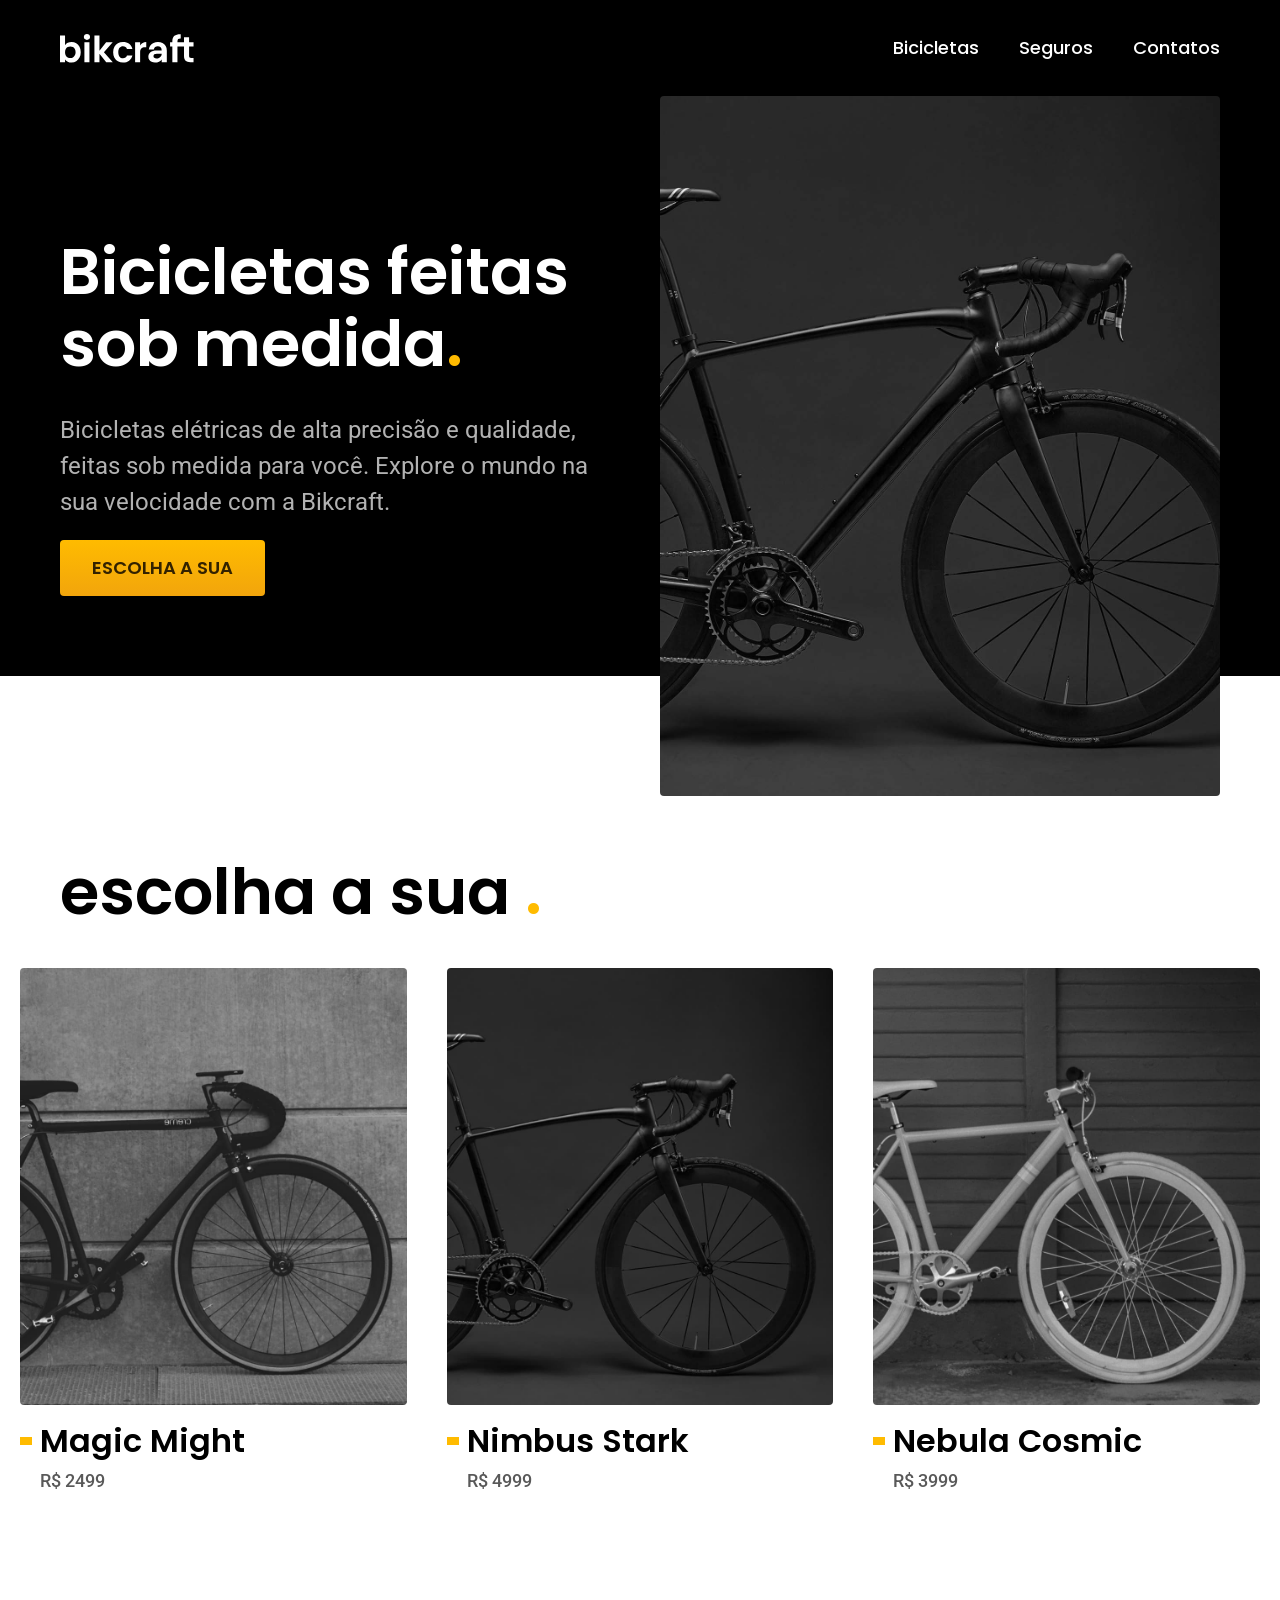
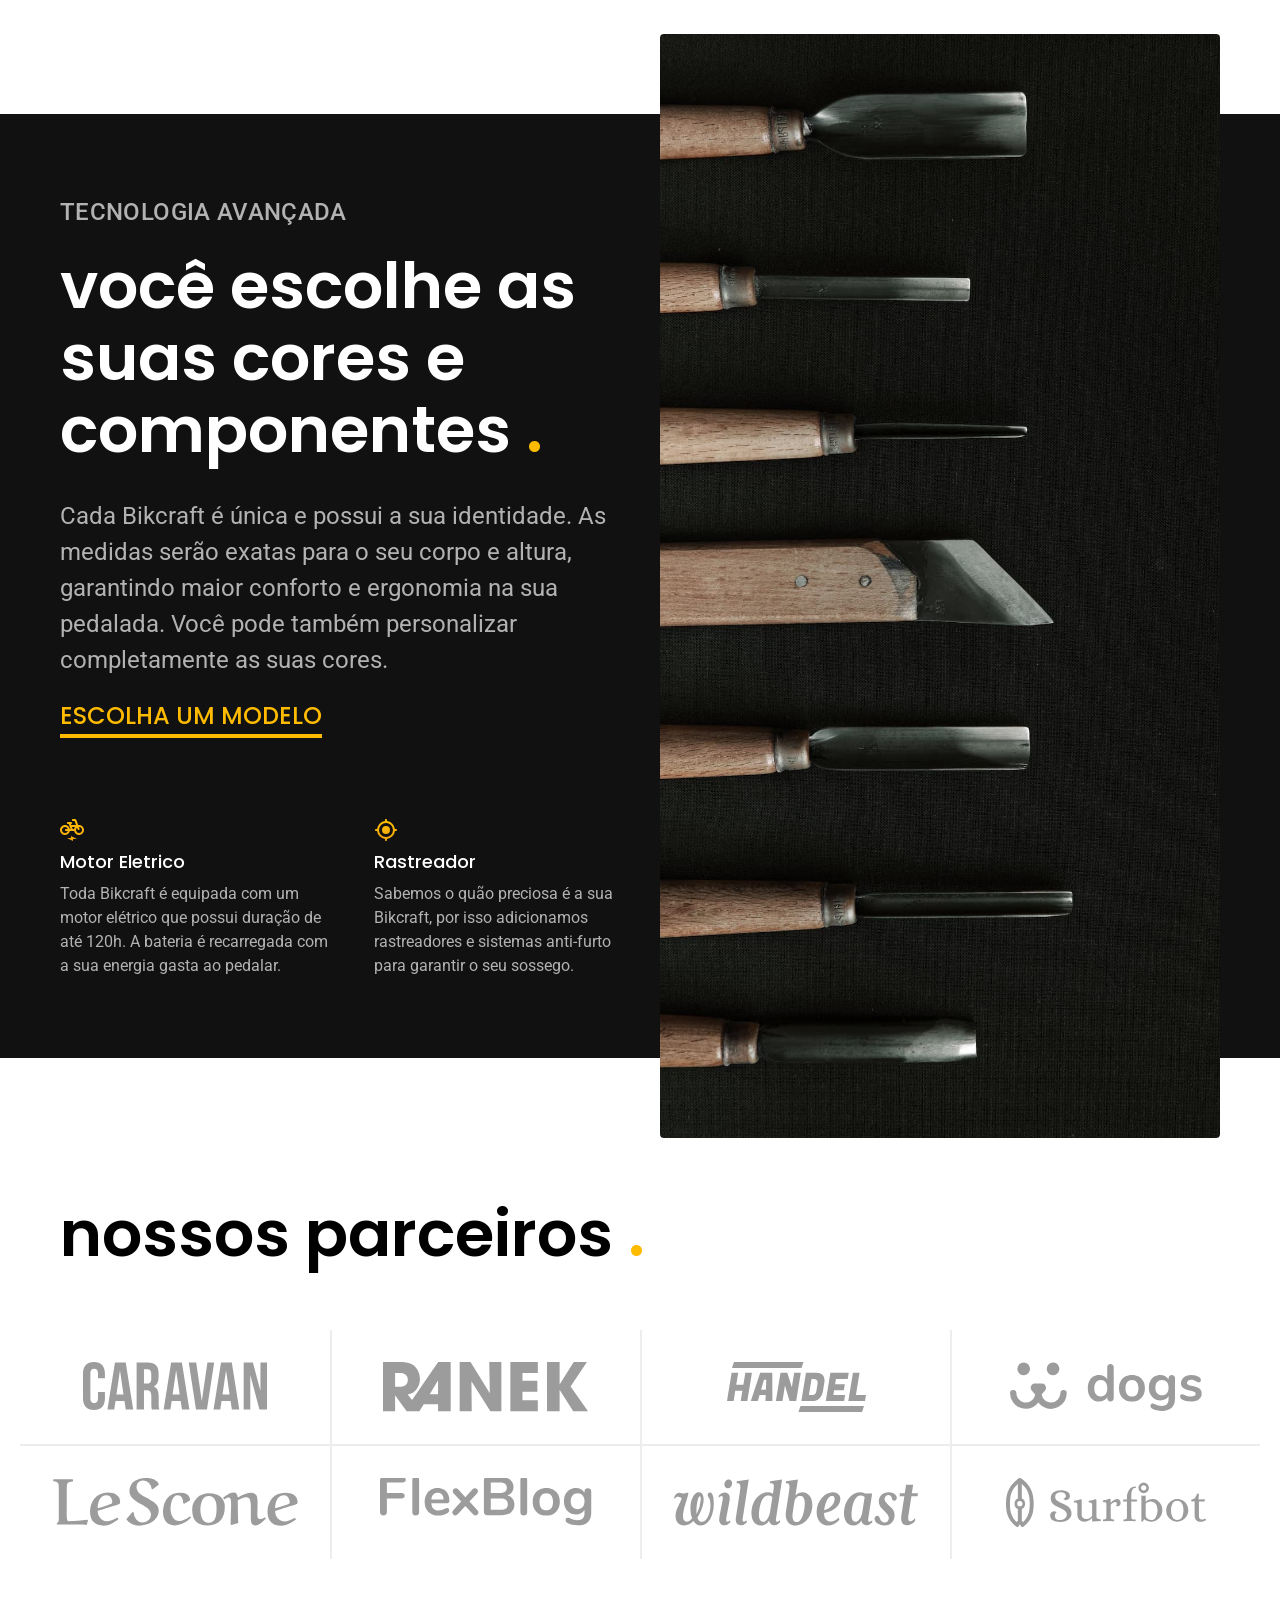
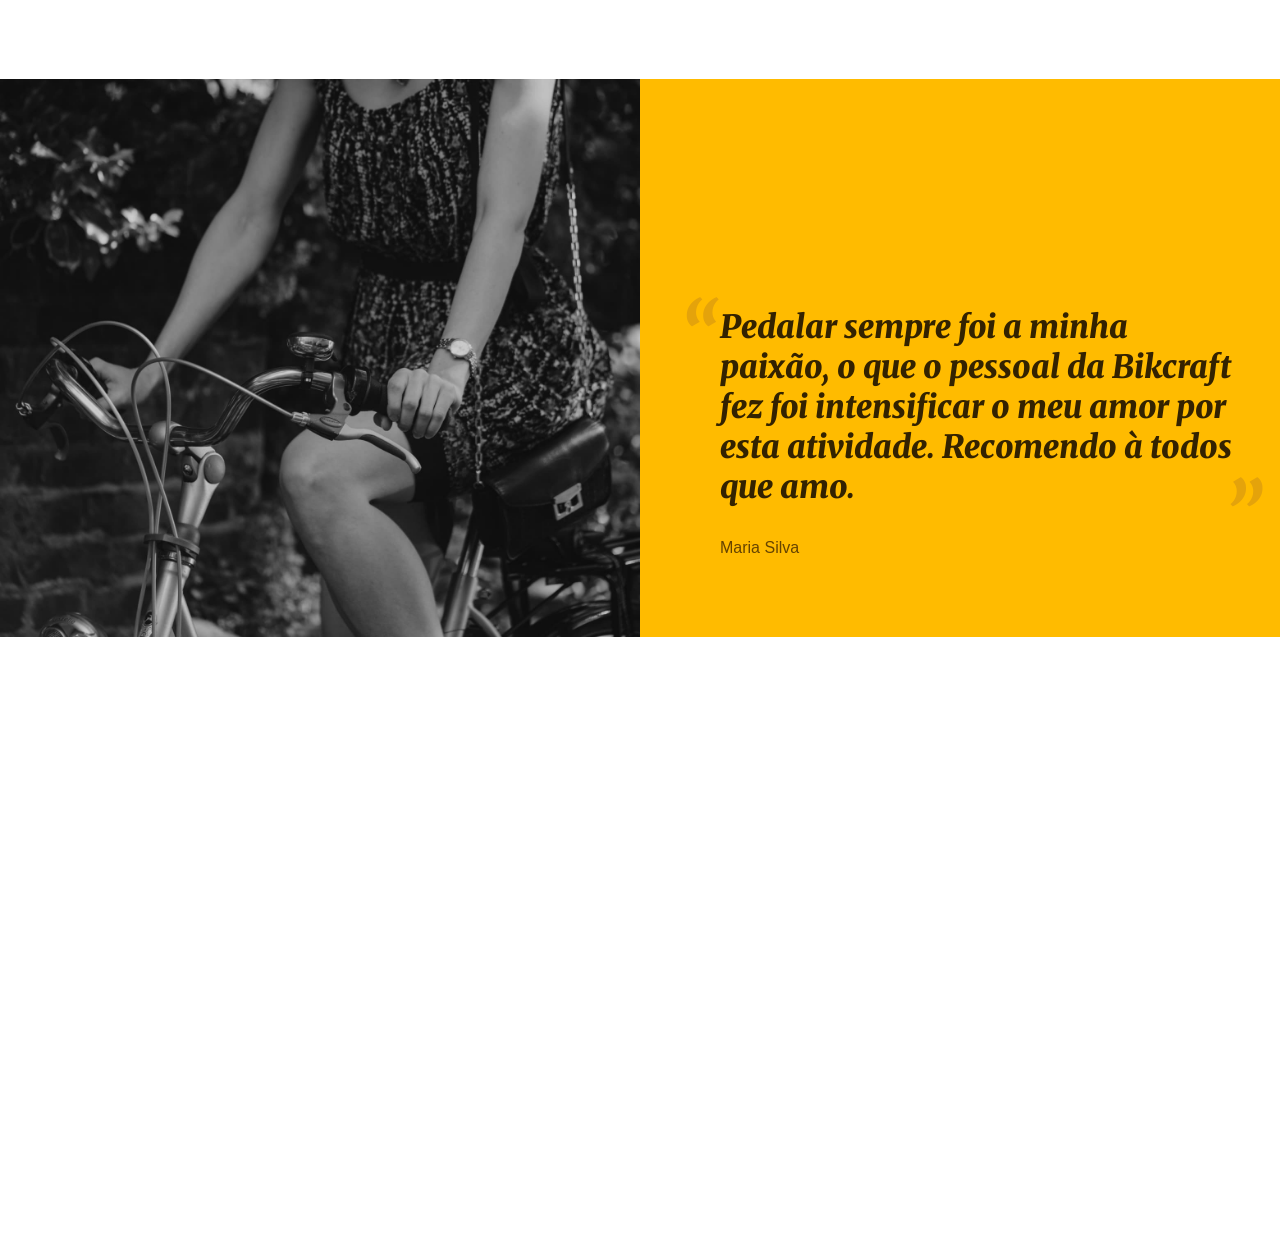
==== index.html @ f880b133 "adiciona-componentes" ====
<!DOCTYPE html>
<html lang="pt-BR">
<head>
    <meta charset="UTF-8">
    <meta name="viewport" content="width=device-width, initial-scale=1.0">
    <meta name="description" content="Bicicletas elétricas de alta precisão e qualidade,  feitas sob medida para o cliente. Explore o mundo na sua velocidade com a Bikcraft.">
    <title>BikCraft - Bicicletas Elétricas</title>
    <link rel="stylesheet" href="./css/style.css">
    <link rel="preconnect" href="https://fonts.googleapis.com">
    <link rel="preconnect" href="https://fonts.gstatic.com" crossorigin>
    <link href="https://fonts.googleapis.com/css2?family=Poppins:wght@400;600&family=Roboto:ital,wght@0,400..500;1,400..500&family=Merriweather:ital,opsz,wght@1,18..144,900&display=swap" rel="stylesheet">
</head>
<body>
    <header class="header-bg">
        <div class="header container">
            <a href="./"><img src="./img/bikcraft.svg" alt="BikCraft"></a>
            <nav aria-label="primaria">
                <ul class="header-menu font-1-m cor-0">
                    <li><a href="./biciletas.html">Bicicletas</a></li>
                    <li><a href="./seguros.html">Seguros</a></li>
                    <li><a href="./contatos.html">Contatos</a></li>  
                </ul>   
            </nav>
        </div>
    </header>
    <main class="introducao-bg">
        <div class="introducao container">
            <div class="introducao-conteudo">
                <h1 class="font-1-xxl cor-0">Bicicletas feitas sob medida<span class="cor-p1">.</span></h1>
                <p class="font-2-l cor-5">Bicicletas elétricas de alta precisão e qualidade, feitas sob medida para você. Explore o mundo na sua velocidade com a Bikcraft.</p>
                <a class="btn" href="./biciletas.html">Escolha a sua</a>
            </div>
            <div class="introducao-img">
                <img src="./img/fotos/introducao.jpg" alt="Bicleta elátrica preta.">
            </div>
        </div>
    </main>
    <article class="bicicletas-lista">
        <h2 class="container font-1-xxl">escolha a sua <span class="cor-p1">.</span></h2>
        <ul>
            <li>
                <a href="./bicicletas/magic.html">
                    <img src="./img/bicicletas/magic-home.jpg" alt="Bicleta elátrica preta.">
                    <h3 class="font-1-xl">Magic Might</h3>
                    <span class="font-2-m cor-8">R$ 2499</span>
                </a>
            </li>
            <li>
                <a href="./bicicletas/nimbus.html">
                    <img src="./img/bicicletas/nimbus-home.jpg" alt="Bicleta elátrica pricipal.">
                    <h3 class="font-1-xl">Nimbus Stark</h3>
                    <span class="font-2-m cor-8">R$ 4999</span>
                </a>
            </li>
            <li>
                <a href="./bicicletas/nebula.html">
                    <img src="./img/bicicletas/nebula-home.jpg" alt="Bicleta elátrica braca.">
                    <h3 class="font-1-xl">Nebula Cosmic</h3>
                    <span class="font-2-m cor-8">R$ 3999</span>
                </a>
            </li>
        </ul>
    </article>
    <article class=" tecnologia-bg">
        <div class="tecnologia container">
            <div class="tecnologia-conteudo">
                <span class="font-2-l-b cor-5">Tecnologia Avançada</span>
                <h2 class="font-1-xxl cor-0">você escolhe as suas cores e componentes <span class="cor-p1">.</span></h2>
                <p class="font-2-l cor-5">Cada Bikcraft é única e possui a sua identidade. As medidas serão exatas para o seu corpo e altura, garantindo maior conforto e ergonomia na sua pedalada. Você pode também personalizar completamente as suas cores.</p>
                <a class ="link" href="./biciletas.html">Escolha um modelo</a>
                <div class="tecnologia-vantagens">
                    <div>
                        <img src="./img/icones/eletrica.svg" alt="Ícone de uma bicicleta elétrica.">
                        <h3 class="font-1-m cor-0">Motor Eletrico</h3>
                        <p class="font-2-s cor-5">Toda Bikcraft é equipada com um motor elétrico que possui duração de até 120h. A bateria é recarregada com a sua energia gasta ao pedalar.</p>
                    </div>
                    <div>
                        <img src="./img/icones/rastreador.svg" alt="Ícone de rastreador.">
                        <h3 class="font-1-m cor-0">Rastreador</h3>
                        <p class="font-2-s cor-5">Sabemos o quão preciosa é a sua Bikcraft, por isso adicionamos rastreadores e sistemas anti-furto para garantir o seu sossego.</p>
                    </div>
                </div>
            </div>
            <div class="tecnologia-img">
                <img src="./img/fotos/tecnologia.jpg" alt="Bicleta elátrica preta."> 
            </div>
        </div>
    </article>
    <section class="parceiros" aria-label="Nossos Parceiros"> 
        <h2 class="container font-1-xxl">nossos parceiros <span class="cor-p1">.</span></h2>
        <ul>
            <li>
                <img src="./img/parceiros/caravan.svg" alt="Caravan">
            </li>
            <li>
                <img src="./img/parceiros/ranek.svg" alt="Ranek">
            </li>
            <li>
                <img src="./img/parceiros/handel.svg" alt="Handel">
            </li>
            <li>
                <img src="./img/parceiros/dogs.svg" alt="Dogs">
            </li>
            <li>
                <img src="./img/parceiros/lescone.svg" alt="Lesconde">
            </li>
            <li>
                <img src="./img/parceiros/flexblog.svg" alt="Flexblog">
            </li>
            <li>
                <img src="./img/parceiros/wildbeast.svg" alt="Wildbeast">
            </li>
            <li>
                <img src="./img/parceiros/surfbot.svg" alt="Surfbot">
            </li>
        </ul>
    </section>
    <section class="depoimento" aria-label="Depoimento">
        <div>
            <img src="./img/fotos/depoimento.jpg" alt="Foto de uma mulher andando de bicicleta.">
        </div>
        <div class="depoimento-conteudo">
            <blockquote class="font-1-xl cor-p5">
                <p>
                    Pedalar sempre foi a minha paixão, o que o pessoal da Bikcraft fez foi intensificar o meu amor por esta atividade. Recomendo à todos que amo.
                </p>
            </blockquote>
            <span class="font-2-m-b cor-p4">Maria Silva</span>
    </section>
</body>
</html>
---- css/style.css ----
@import "./global/global.css";
@import "./utils/tipografia.css";
@import "./utils/cores.css"; 
@import "./global/header.css";

/* Home */
@import "./home/introdução.css";
@import "./home/tecnologia.css";
@import "./home/parceiros.css";
@import "./home/depoimento.css";

/* Utilidades */
@import "./utils/componentes.css";

/* Bicicletas */
@import "./bicicletas/bicicletas-lista.css";
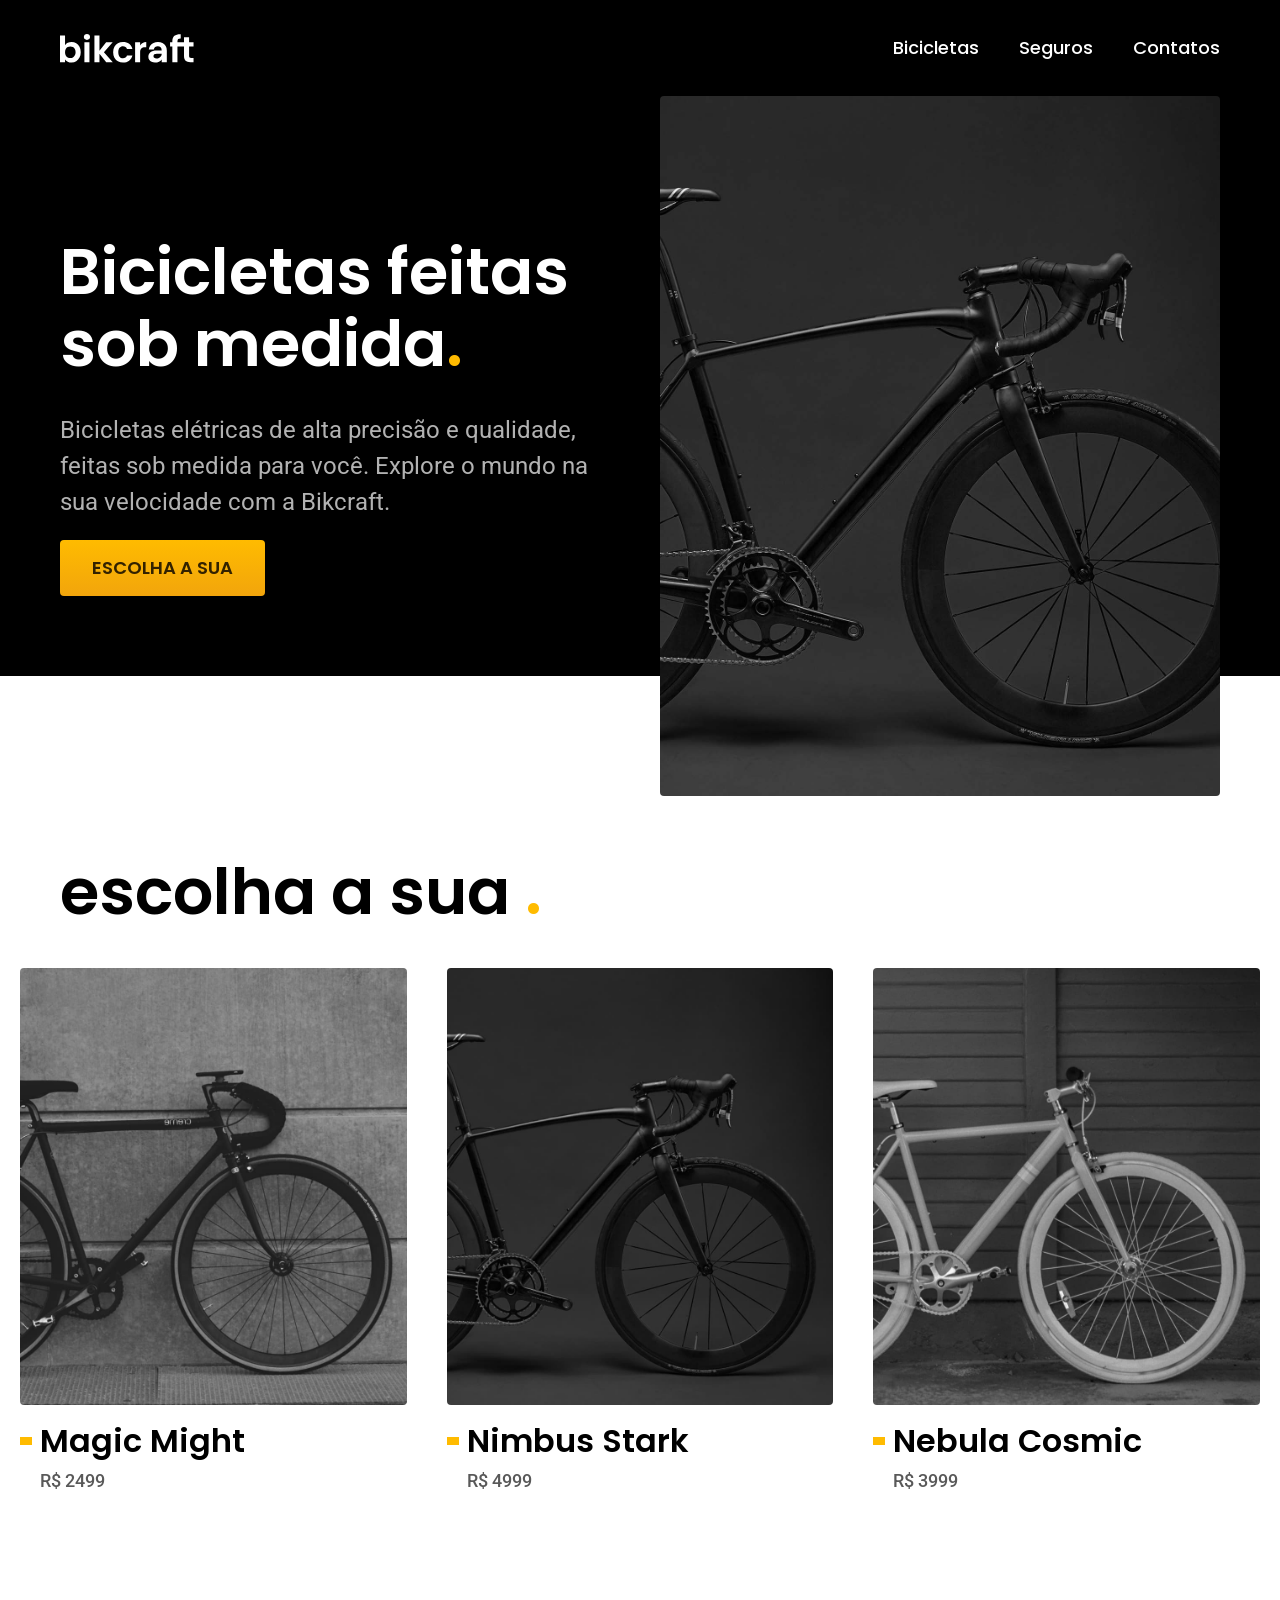
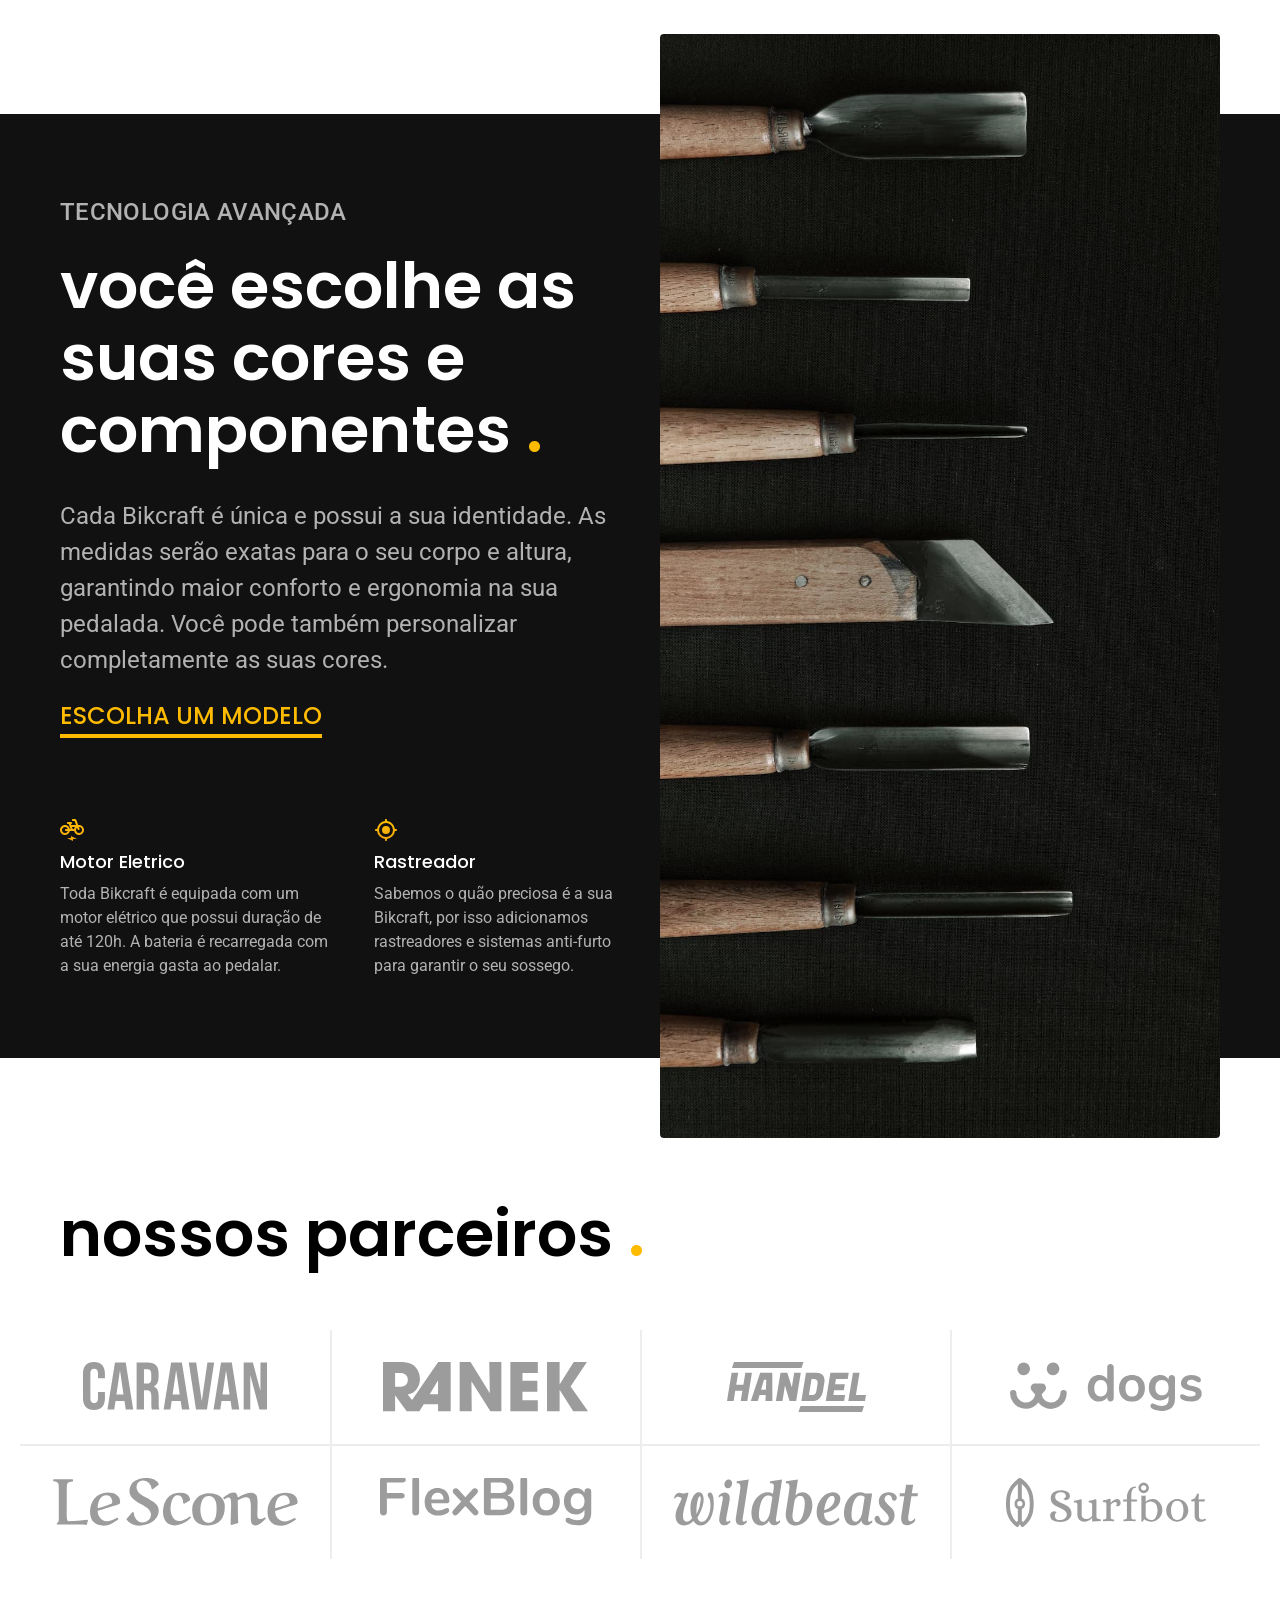
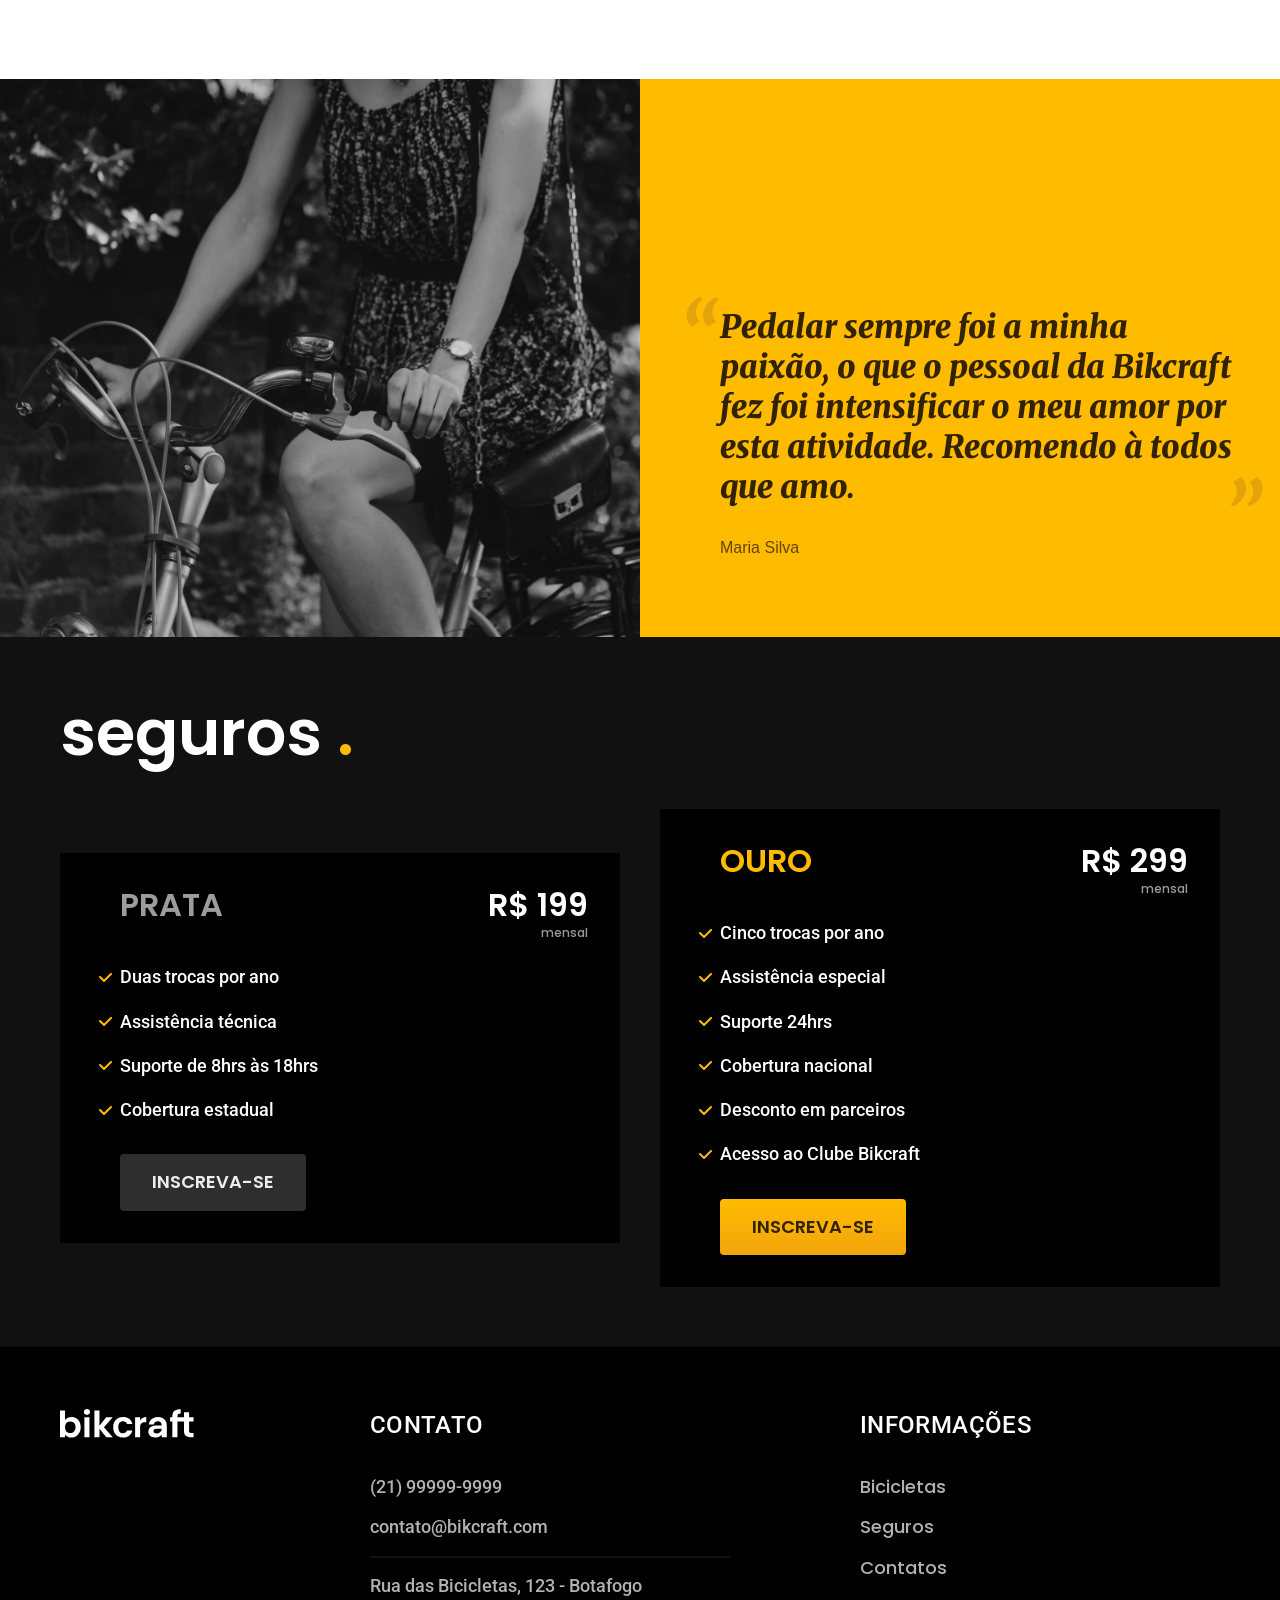
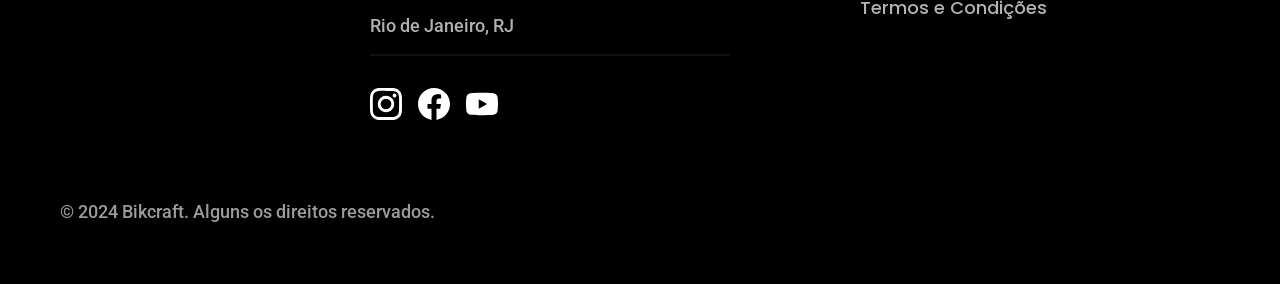
==== commit be162483: "finaliza-home" ====
--- a/index.html
+++ b/index.html
@@ -13,7 +13,7 @@
 <body>
     <header class="header-bg">
         <div class="header container">
-            <a href="./"><img src="./img/bikcraft.svg" alt="BikCraft"></a>
+            <a class="header-logo" href="./"><img src="./img/bikcraft.svg" alt="BikCraft"></a>
             <nav aria-label="primaria">
                 <ul class="header-menu font-1-m cor-0">
                     <li><a href="./biciletas.html">Bicicletas</a></li>
@@ -127,5 +127,68 @@
             </blockquote>
             <span class="font-2-m-b cor-p4">Maria Silva</span>
     </section>
+    <article class="seguros-bg">
+        <div class="seguros container">
+            <h2 class="font-1-xxl cor-0">seguros <span class="cor-p1">.</span></h2>
+            <div class="seguros-item">
+                <h3 class="font-1-xl cor-6">PRATA</h3>
+                <span class="font-1-xl cor-0">R$ 199 <span class="font-1-xs cor-6">mensal</span></span>
+                <ul class="font-2-m cor-0">
+                    <li>Duas trocas por ano</li>
+                    <li>Assistência técnica</li>
+                    <li>Suporte de 8hrs às 18hrs</li>
+                    <li>Cobertura estadual</li>
+                </ul>
+                <a class="btn secundario" href="./orcamento.html">Inscreva-se</a>
+            </div>
+            <div class="seguros-item">
+                <h3 class="font-1-xl cor-p1">OURO</h3>
+                <span class="font-1-xl cor-0">R$ 299 <span class="font-1-xs cor-6">mensal</span></span>
+                <ul class="font-2-m cor-0">
+                    <li>Cinco trocas por ano</li>
+                    <li>Assistência especial</li>
+                    <li>Suporte 24hrs</li>
+                    <li>Cobertura nacional</li>
+                    <li>Desconto em parceiros</li>
+                    <li>Acesso ao Clube Bikcraft</li>
+                </ul>
+                <a class="btn" href="./orcamento.html">Inscreva-se</a>
+            </div>
+        </div>
+    </article>
+
+    <footer class="footer-bg">
+        <div class="footer container">
+            <div class="footer-logo">
+                <img src="./img/bikcraft.svg" alt="BikCraft">
+            </div>
+            <div class="footer-contato">
+                <h3 class="font-2-l-b cor-0">Contato</h3>
+                <ul class="font-2-m cor-5">
+                    <li><a href="tel:+5521999999999">(21) 99999-9999</a></li>
+                    <li><a href="mailto:contato@bikcraft.com">contato@bikcraft.com</a></li>
+                    <li><a href="https://goo.gl/maps/xyz" target="_blank">Rua das Bicicletas, 123 - Botafogo</a></li>
+                    <li>Rio de Janeiro, RJ</li>
+                </ul>
+                <div class="footer-redes">
+                    <a href="./" target="_blank"><img src="./img/redes/instagram.svg" alt="Instagram"></a>
+                    <a href="./" target="_blank"><img src="./img/redes/facebook.svg" alt="Facebook"></a>
+                    <a href="./" target="_blank"><img src="./img/redes/youtube.svg" alt="YouTube"></a>
+                </div>
+            </div>
+            <div class="footer-informacoes">
+                <h3 class="font-2-l-b cor-0">Informações</h3>
+                <nav class="footer-nav" aria-label="secundaria">
+                    <ul class="footer-menu font-1-m cor-5">
+                        <li><a href="./biciletas.html">Bicicletas</a></li>
+                        <li><a href="./seguros.html">Seguros</a></li>
+                        <li><a href="./contatos.html">Contatos</a></li>
+                        <li><a href="./termos.html">Termos e Condições</a></li>
+                    </ul> 
+                </nav>
+            </div>
+            <p class="font-2-m cor-6 footer-copy">© 2024 Bikcraft. Alguns os direitos reservados.</p>
+        </div>
+    </footer>
 </body>
 </html>
--- a/css/style.css
+++ b/css/style.css
@@ -14,3 +14,12 @@
 
 /* Bicicletas */
 @import "./bicicletas/bicicletas-lista.css";
+
+/* Seguros */
+@import "./seguros/seguros.css";
+
+/* Footer */
+@import "./global/footer.css";
+
+/* Termos */
+@import "./termos/termos.css"
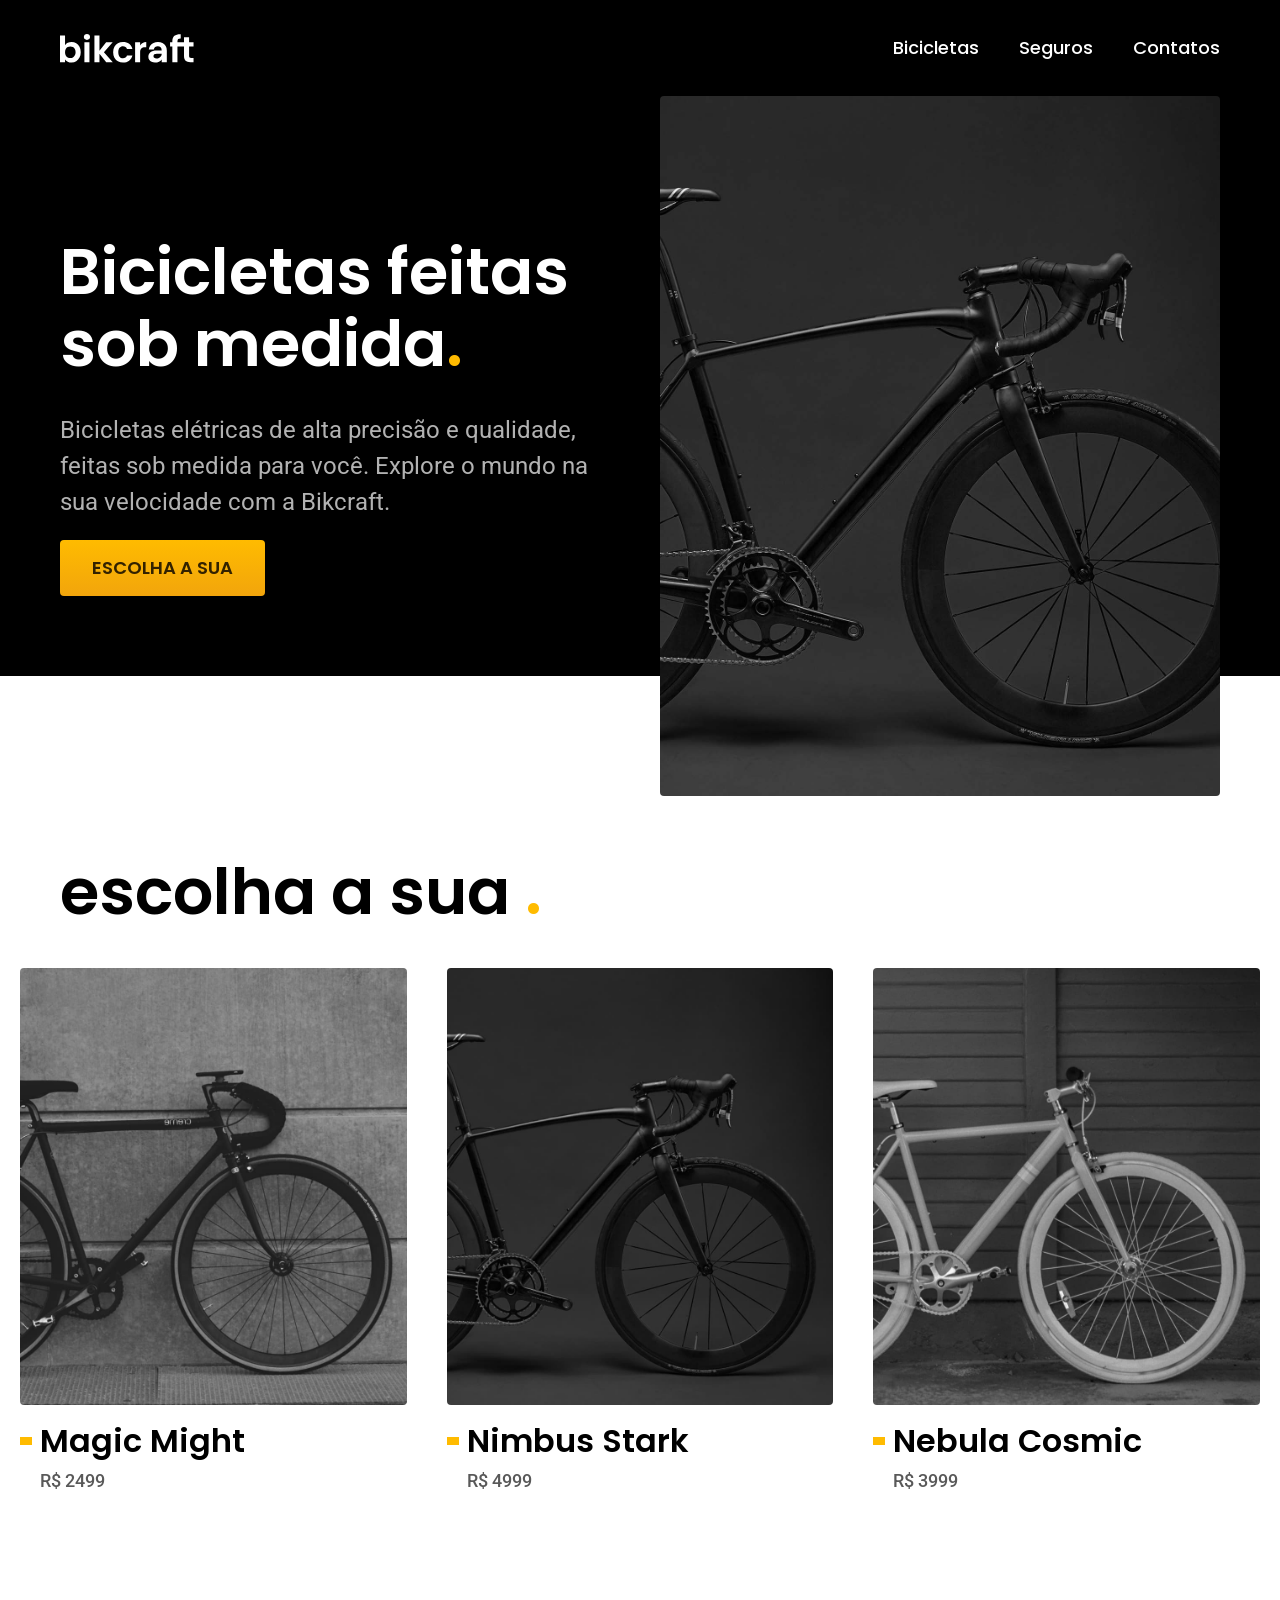
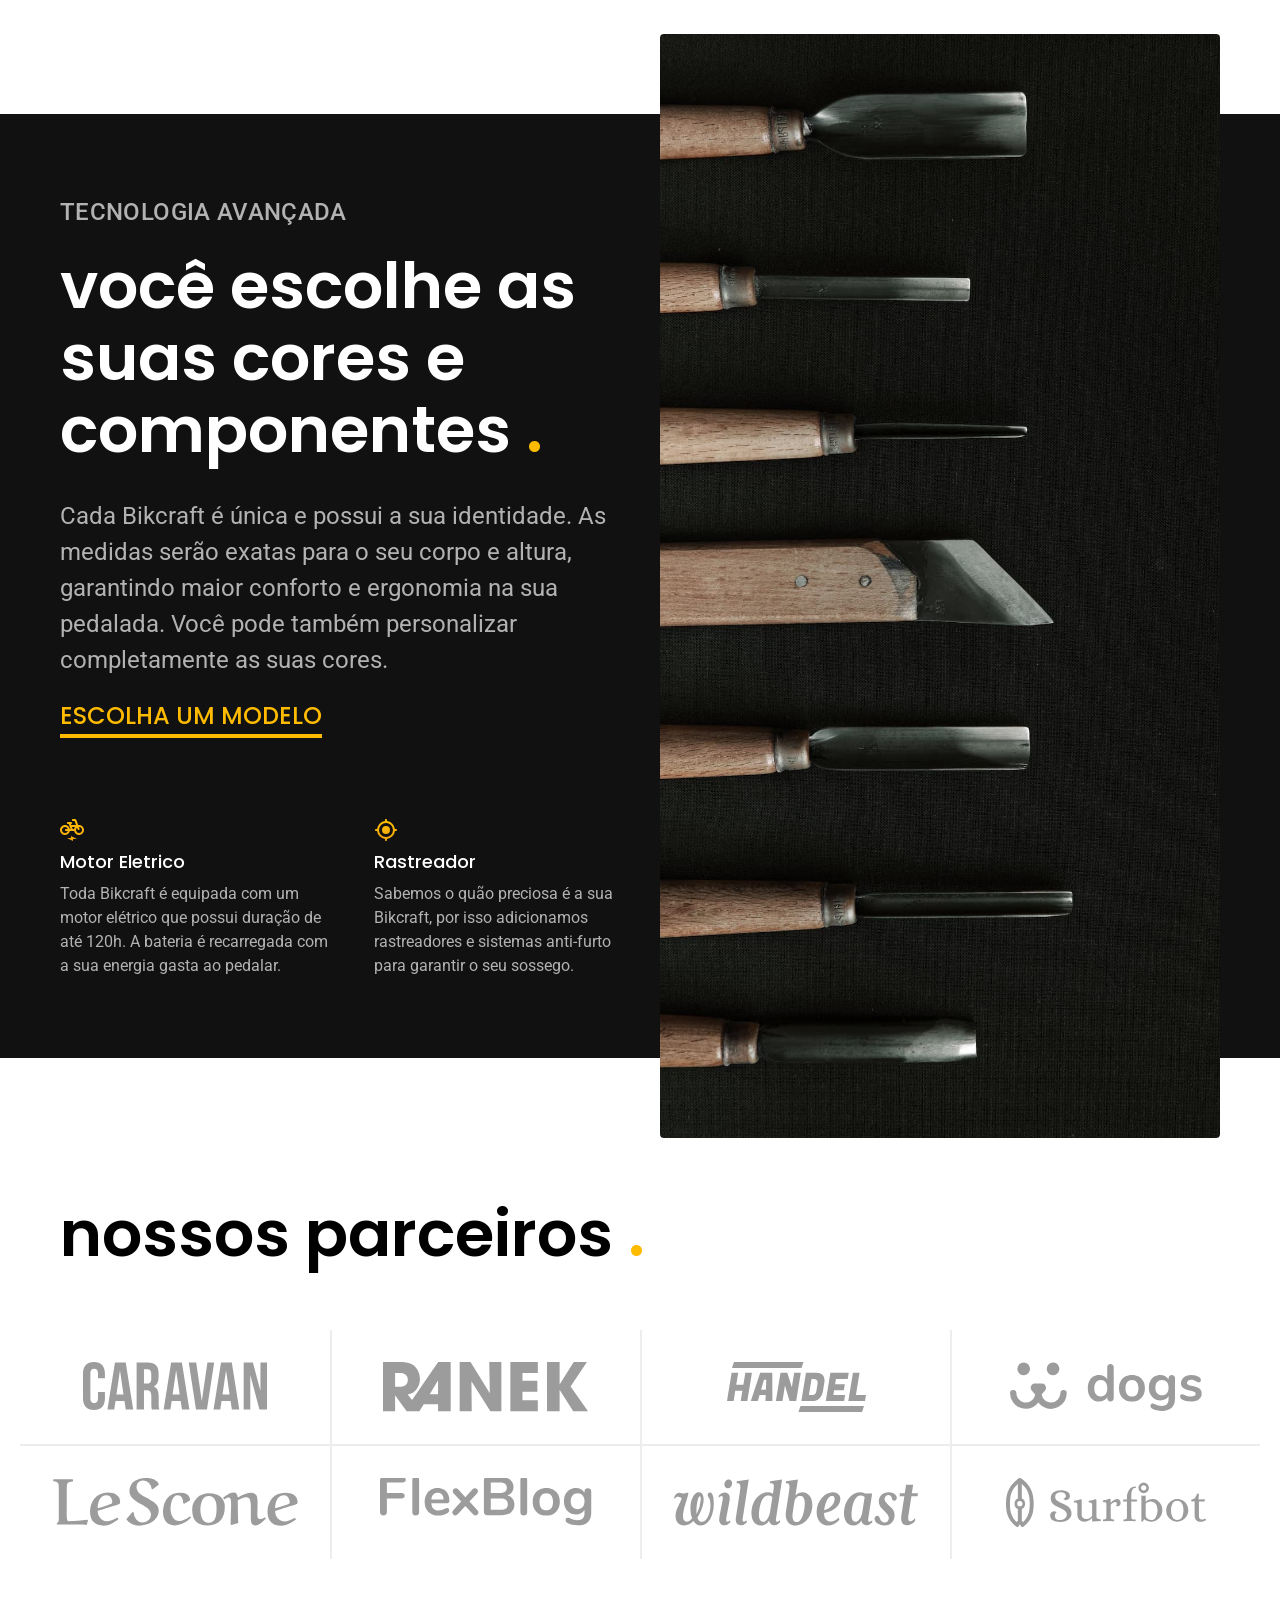
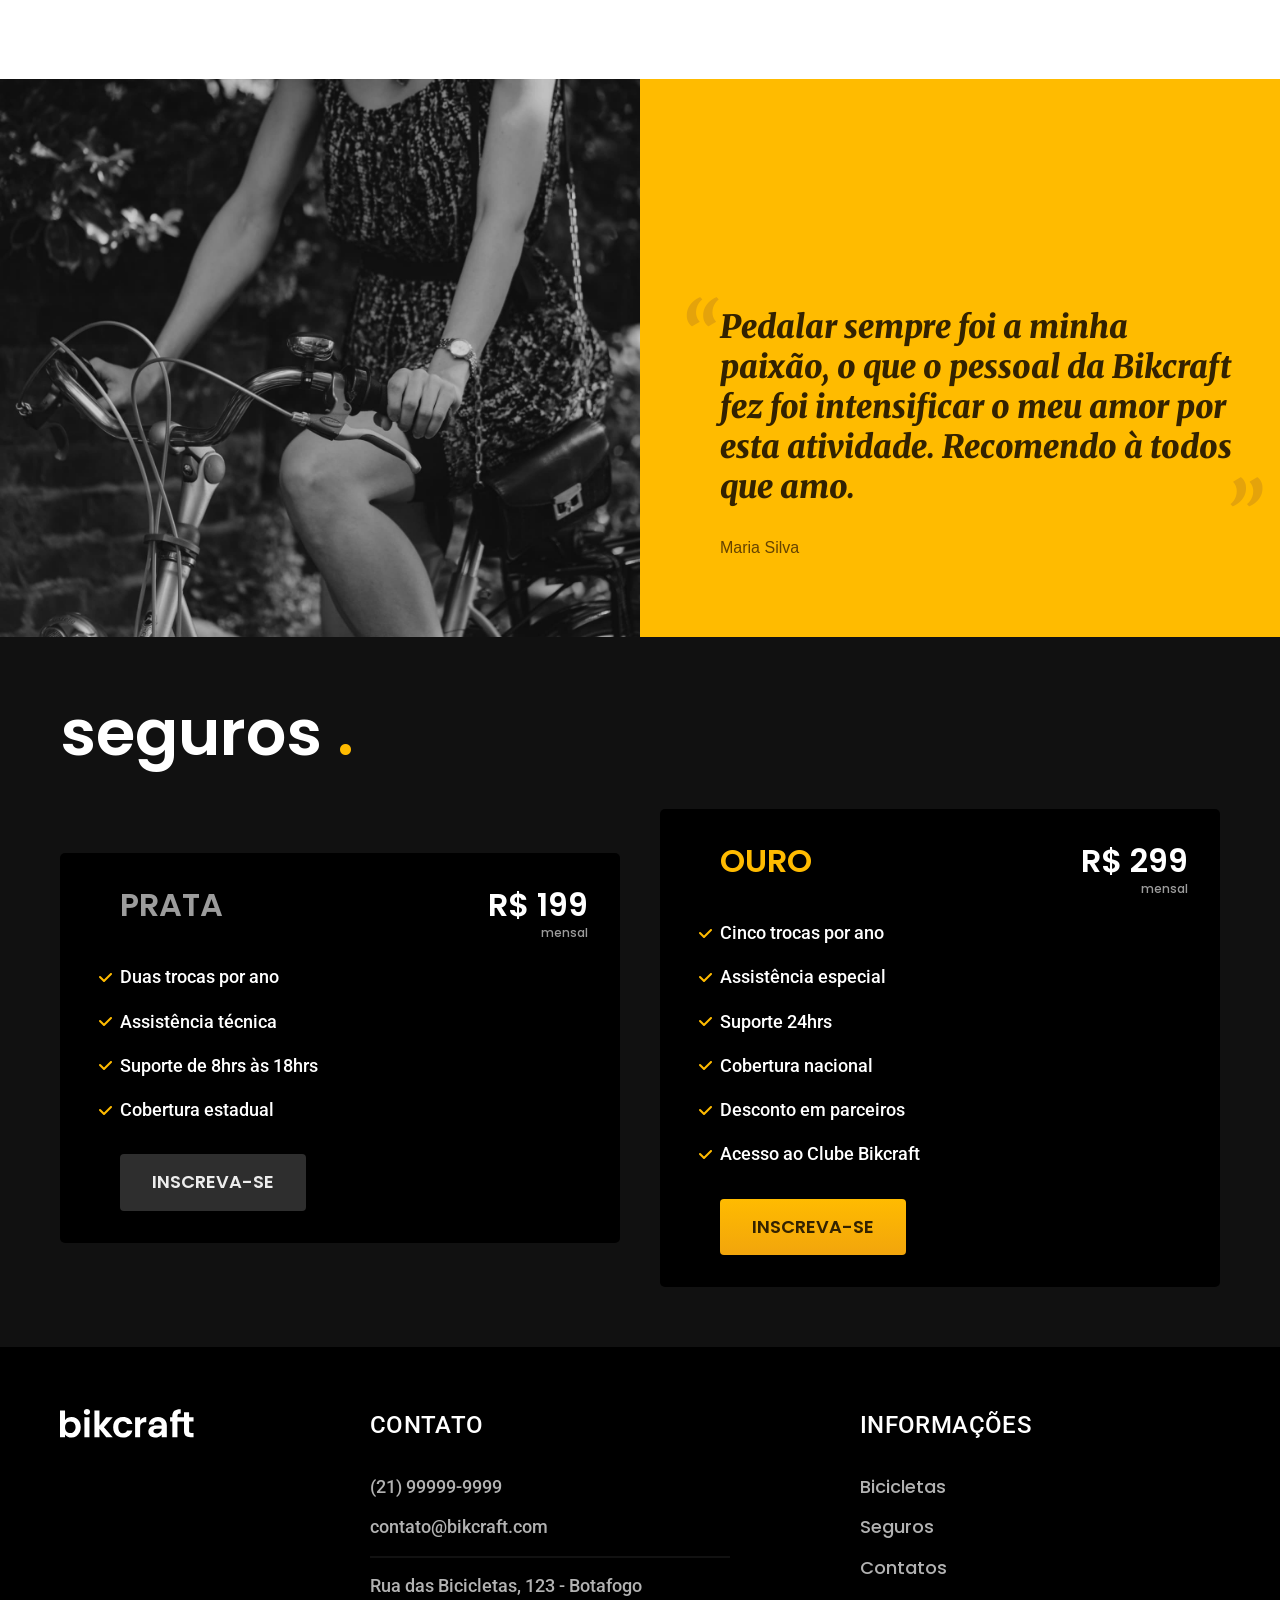
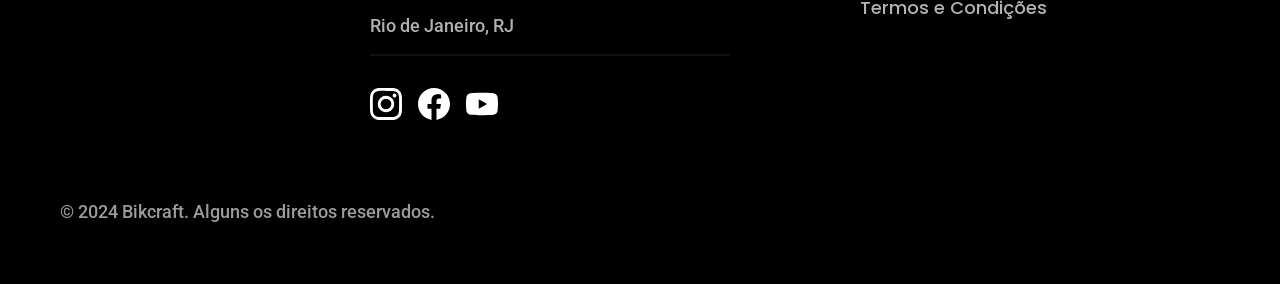
==== commit adf91bce: "paginas-biciletas" ====
--- a/index.html
+++ b/index.html
@@ -10,13 +10,13 @@
     <link rel="preconnect" href="https://fonts.gstatic.com" crossorigin>
     <link href="https://fonts.googleapis.com/css2?family=Poppins:wght@400;600&family=Roboto:ital,wght@0,400..500;1,400..500&family=Merriweather:ital,opsz,wght@1,18..144,900&display=swap" rel="stylesheet">
 </head>
-<body>
+<body id="home">
     <header class="header-bg">
         <div class="header container">
             <a class="header-logo" href="./"><img src="./img/bikcraft.svg" alt="BikCraft"></a>
             <nav aria-label="primaria">
                 <ul class="header-menu font-1-m cor-0">
-                    <li><a href="./biciletas.html">Bicicletas</a></li>
+                    <li><a href="./bicicletas.html">Bicicletas</a></li>
                     <li><a href="./seguros.html">Seguros</a></li>
                     <li><a href="./contatos.html">Contatos</a></li>  
                 </ul>   
@@ -67,7 +67,7 @@
                 <span class="font-2-l-b cor-5">Tecnologia Avançada</span>
                 <h2 class="font-1-xxl cor-0">você escolhe as suas cores e componentes <span class="cor-p1">.</span></h2>
                 <p class="font-2-l cor-5">Cada Bikcraft é única e possui a sua identidade. As medidas serão exatas para o seu corpo e altura, garantindo maior conforto e ergonomia na sua pedalada. Você pode também personalizar completamente as suas cores.</p>
-                <a class ="link" href="./biciletas.html">Escolha um modelo</a>
+                <a class ="link" href="./bicicletas.html">Escolha um modelo</a>
                 <div class="tecnologia-vantagens">
                     <div>
                         <img src="./img/icones/eletrica.svg" alt="Ícone de uma bicicleta elétrica.">
@@ -180,7 +180,7 @@
                 <h3 class="font-2-l-b cor-0">Informações</h3>
                 <nav class="footer-nav" aria-label="secundaria">
                     <ul class="footer-menu font-1-m cor-5">
-                        <li><a href="./biciletas.html">Bicicletas</a></li>
+                        <li><a href="./bicicletas.html">Bicicletas</a></li>
                         <li><a href="./seguros.html">Seguros</a></li>
                         <li><a href="./contatos.html">Contatos</a></li>
                         <li><a href="./termos.html">Termos e Condições</a></li>
--- a/css/style.css
+++ b/css/style.css
@@ -14,9 +14,17 @@
 
 /* Bicicletas */
 @import "./bicicletas/bicicletas-lista.css";
+@import "./bicicletas/bicicletas.css";
+
+/* Bicileta */
+@import "./bicicleta/bicicleta.css";
+@import "./bicicleta/seguro.css";
+
 
 /* Seguros */
 @import "./seguros/seguros.css";
+@import "./seguros/vantagens.css";
+@import "./seguros/perguntas.css";
 
 /* Footer */
 @import "./global/footer.css";
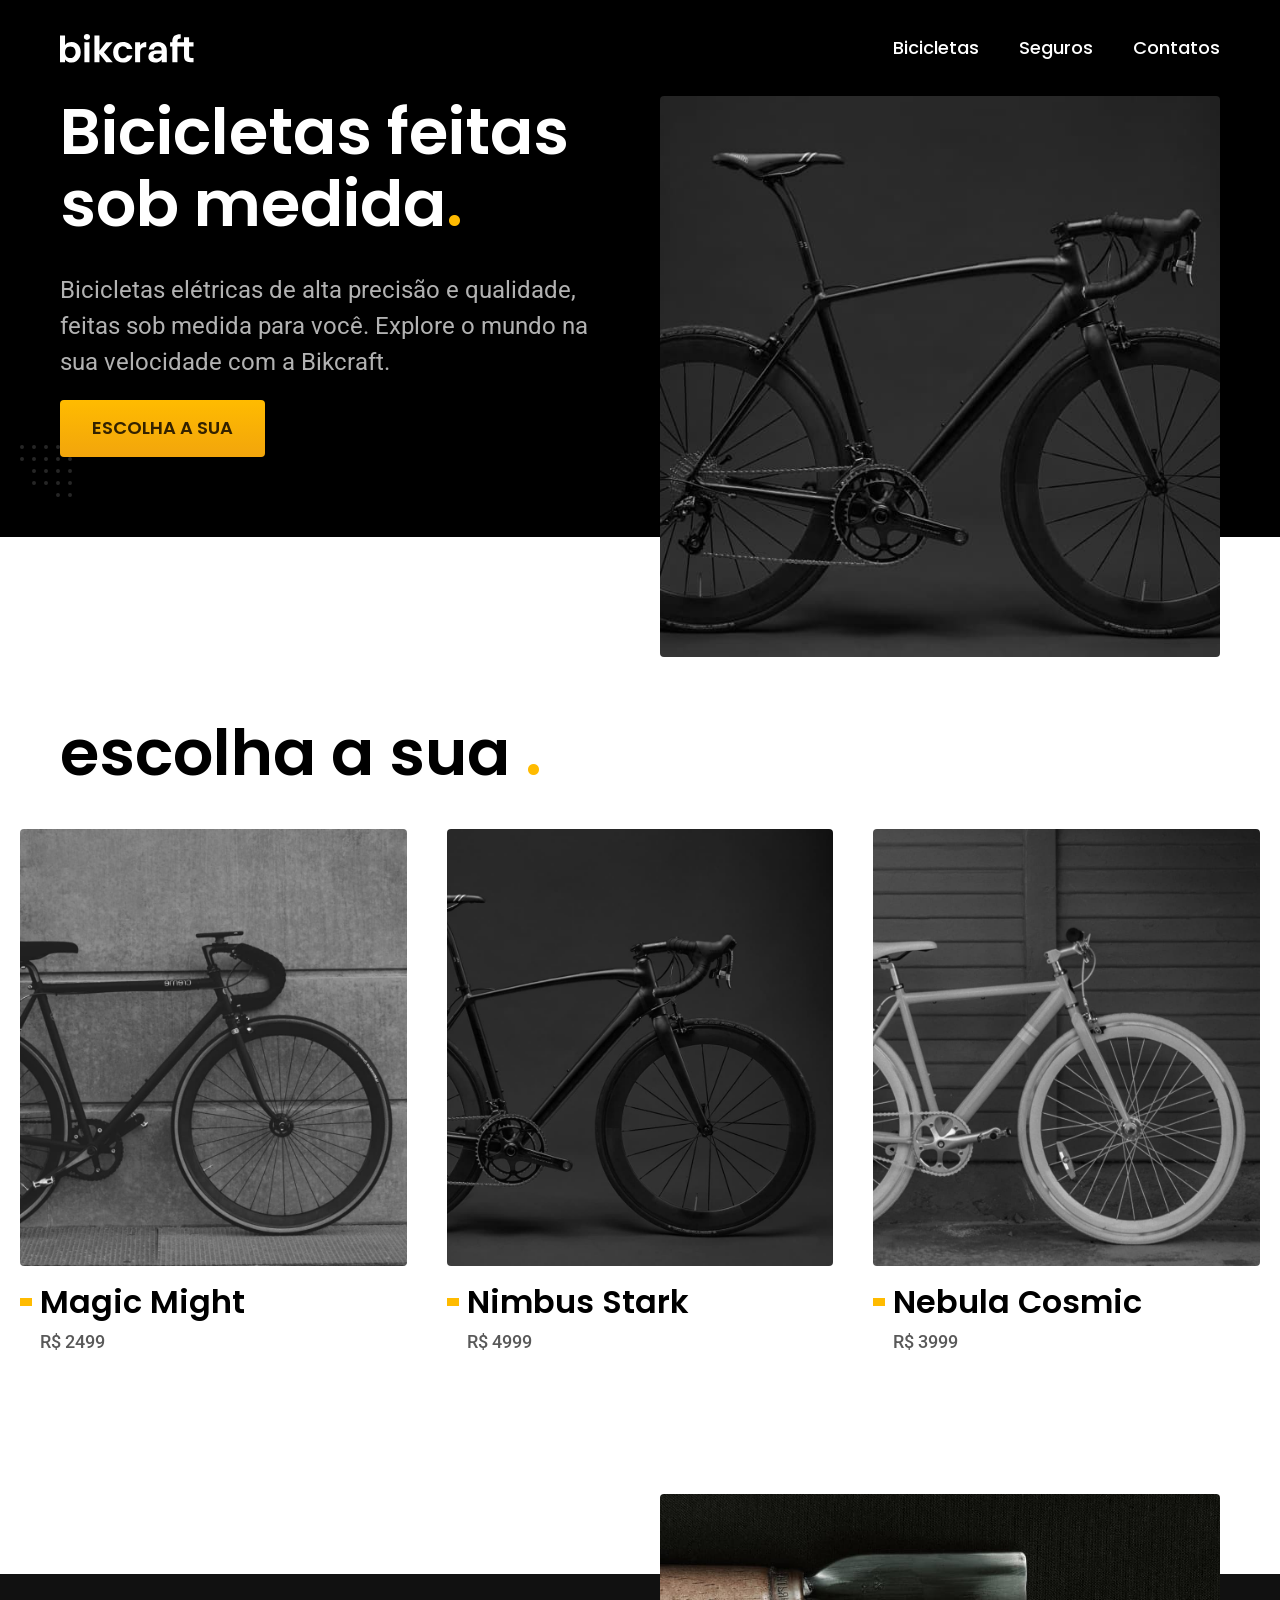
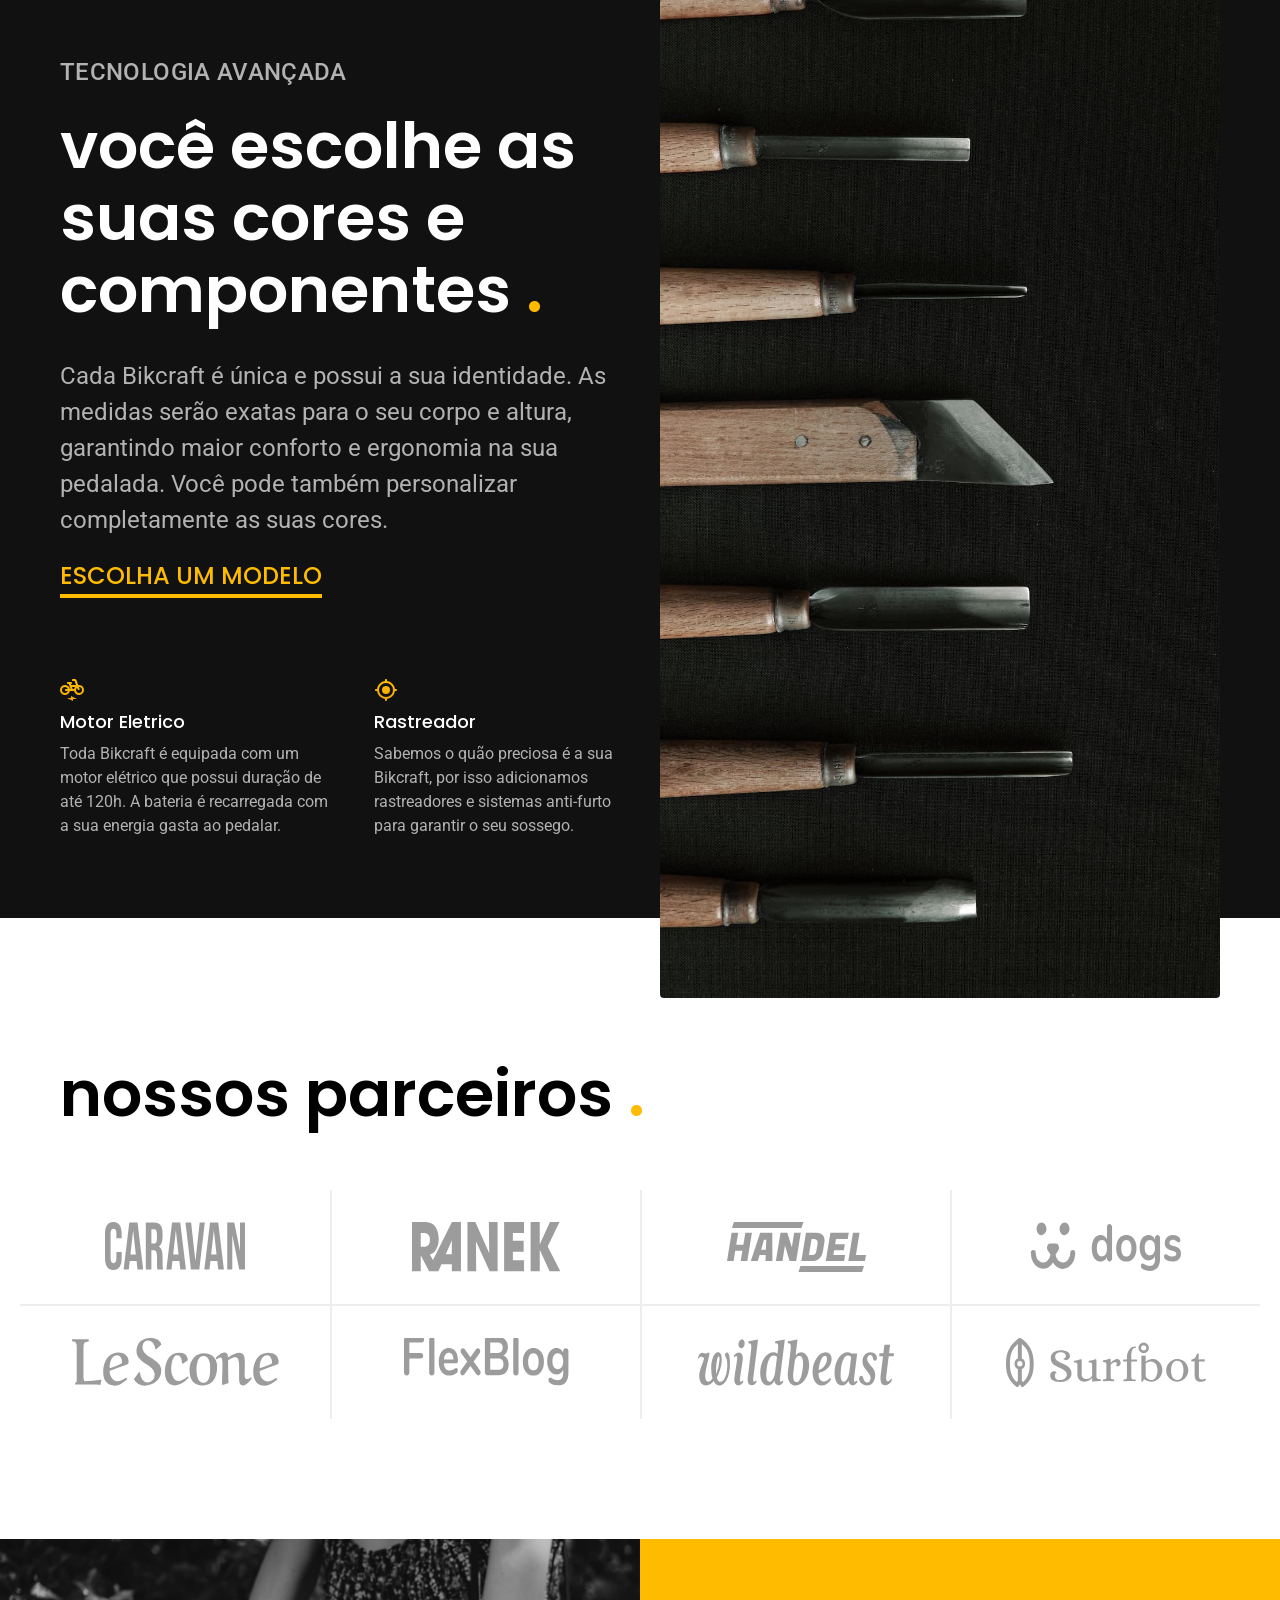
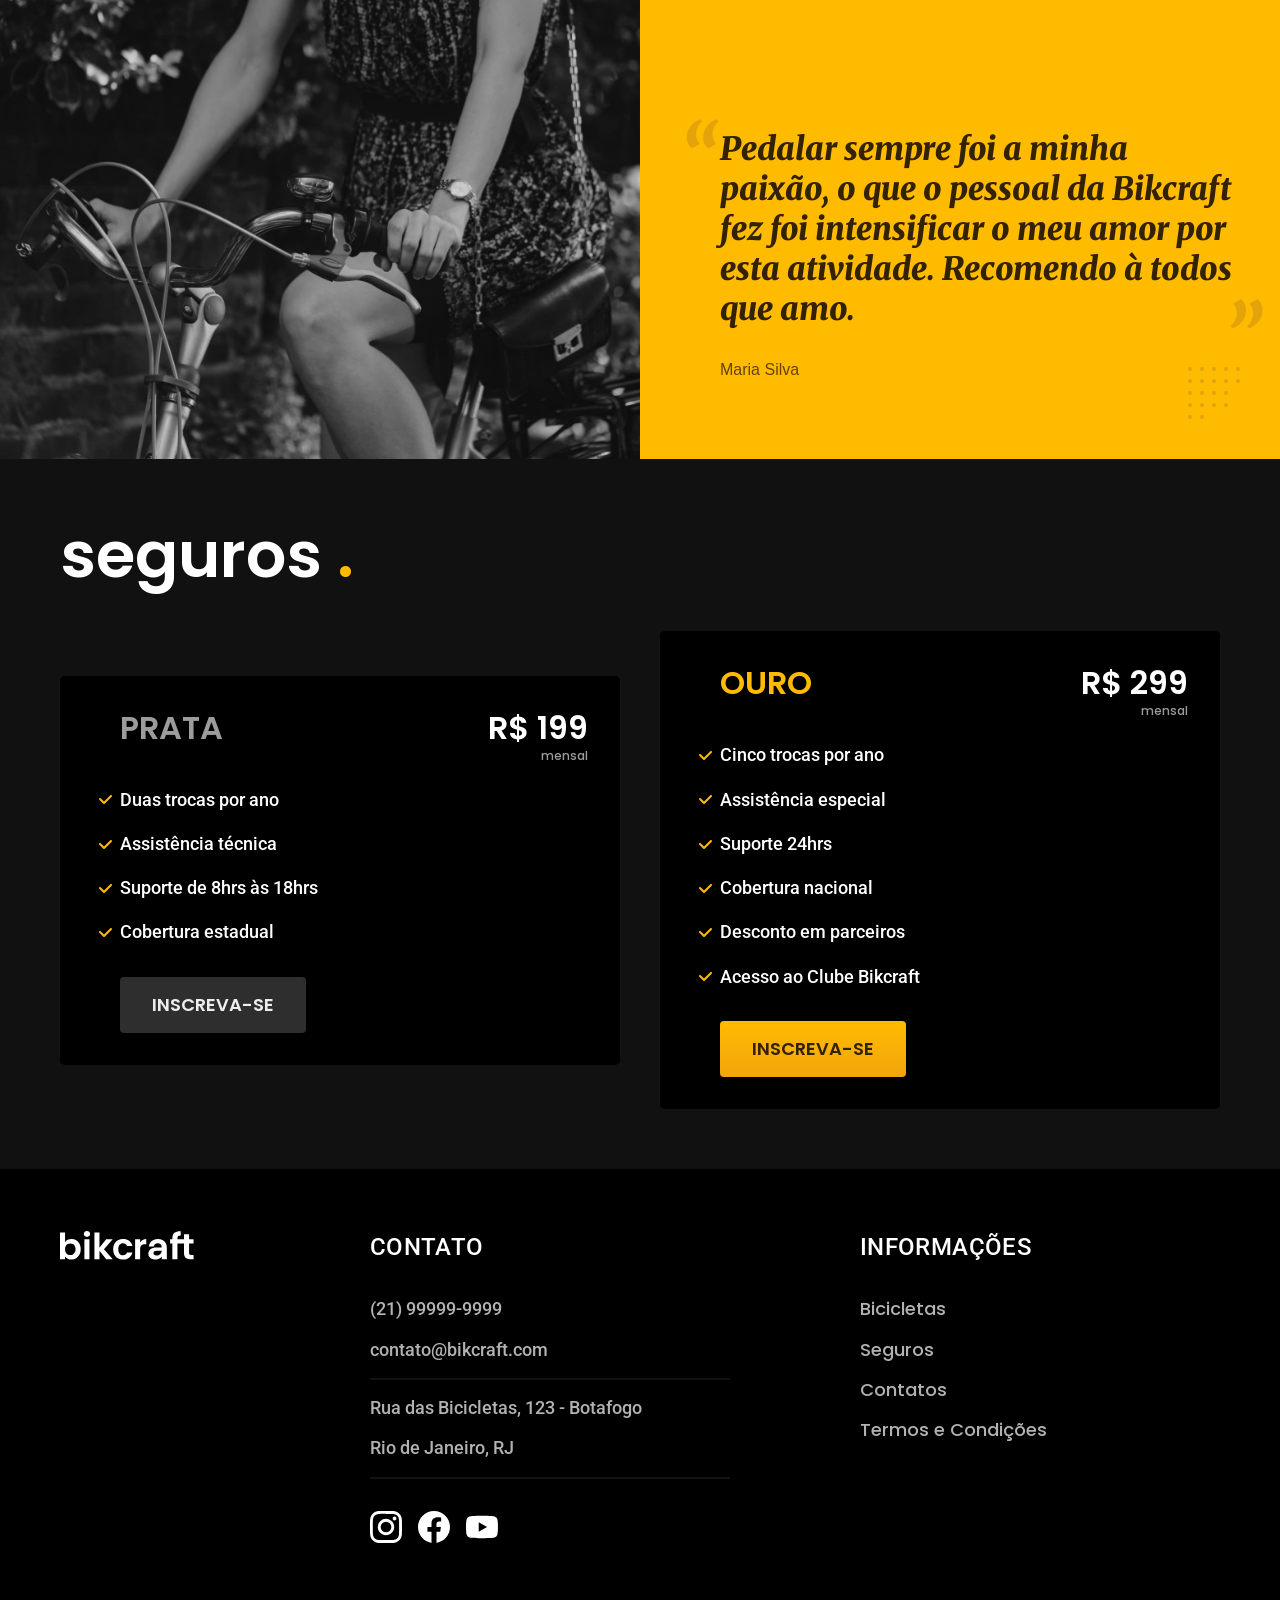
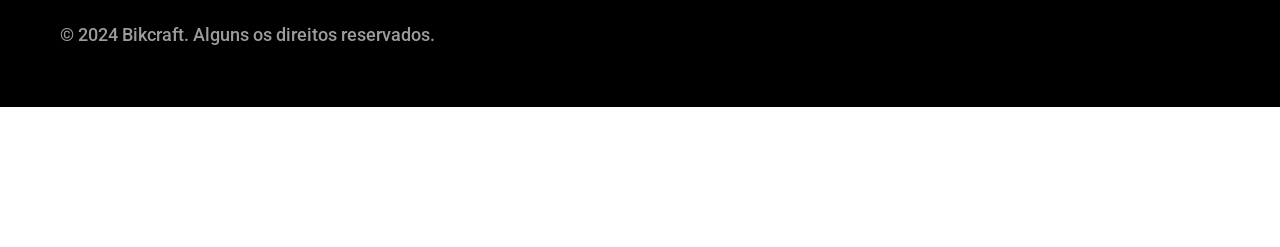
==== commit 281046f0: "finaliza-deco" ====
--- a/index.html
+++ b/index.html
@@ -5,7 +5,8 @@
     <meta name="viewport" content="width=device-width, initial-scale=1.0">
     <meta name="description" content="Bicicletas elétricas de alta precisão e qualidade,  feitas sob medida para o cliente. Explore o mundo na sua velocidade com a Bikcraft.">
     <title>BikCraft - Bicicletas Elétricas</title>
-    <link rel="stylesheet" href="./css/style.css">
+    <link rel="preload" href="./css/style.css" as="style">
+<link rel="stylesheet" href="./css/style.css">
     <link rel="preconnect" href="https://fonts.googleapis.com">
     <link rel="preconnect" href="https://fonts.gstatic.com" crossorigin>
     <link href="https://fonts.googleapis.com/css2?family=Poppins:wght@400;600&family=Roboto:ital,wght@0,400..500;1,400..500&family=Merriweather:ital,opsz,wght@1,18..144,900&display=swap" rel="stylesheet">
@@ -13,7 +14,7 @@
 <body id="home">
     <header class="header-bg">
         <div class="header container">
-            <a class="header-logo" href="./"><img src="./img/bikcraft.svg" alt="BikCraft"></a>
+            <a class="header-logo" href="./"><img src="./img/bikcraft.svg" width="136" height="32" alt="BikCraft"></a>
             <nav aria-label="primaria">
                 <ul class="header-menu font-1-m cor-0">
                     <li><a href="./bicicletas.html">Bicicletas</a></li>
@@ -30,9 +31,10 @@
                 <p class="font-2-l cor-5">Bicicletas elétricas de alta precisão e qualidade, feitas sob medida para você. Explore o mundo na sua velocidade com a Bikcraft.</p>
                 <a class="btn" href="./biciletas.html">Escolha a sua</a>
             </div>
-            <div class="introducao-img">
-                <img src="./img/fotos/introducao.jpg" alt="Bicleta elátrica preta.">
-            </div>
+            <picture class="introducao-img">
+                <source media="(max-width: 800px)" srcset="./img/bicicletas/nimbus.jpg">
+                <img src="./img/fotos/introducao.jpg" width="1280" height="1600" alt="Bicleta elátrica preta.">
+            </picture>
         </div>
     </main>
     <article class="bicicletas-lista">
@@ -40,21 +42,21 @@
         <ul>
             <li>
                 <a href="./bicicletas/magic.html">
-                    <img src="./img/bicicletas/magic-home.jpg" alt="Bicleta elátrica preta.">
+                    <img src="./img/bicicletas/magic-home.jpg" width="920" height="1040" alt="Bicleta elátrica preta.">
                     <h3 class="font-1-xl">Magic Might</h3>
                     <span class="font-2-m cor-8">R$ 2499</span>
                 </a>
             </li>
             <li>
                 <a href="./bicicletas/nimbus.html">
-                    <img src="./img/bicicletas/nimbus-home.jpg" alt="Bicleta elátrica pricipal.">
+                    <img src="./img/bicicletas/nimbus-home.jpg" width="920" height="1040" alt="Bicleta elátrica pricipal.">
                     <h3 class="font-1-xl">Nimbus Stark</h3>
                     <span class="font-2-m cor-8">R$ 4999</span>
                 </a>
             </li>
             <li>
                 <a href="./bicicletas/nebula.html">
-                    <img src="./img/bicicletas/nebula-home.jpg" alt="Bicleta elátrica braca.">
+                    <img src="./img/bicicletas/nebula-home.jpg" width="920" height="1040" alt="Bicleta elátrica braca.">
                     <h3 class="font-1-xl">Nebula Cosmic</h3>
                     <span class="font-2-m cor-8">R$ 3999</span>
                 </a>
@@ -70,19 +72,19 @@
                 <a class ="link" href="./bicicletas.html">Escolha um modelo</a>
                 <div class="tecnologia-vantagens">
                     <div>
-                        <img src="./img/icones/eletrica.svg" alt="Ícone de uma bicicleta elétrica.">
+                        <img src="./img/icones/eletrica.svg" width="24" height="24" alt="Ícone de uma bicicleta elétrica.">
                         <h3 class="font-1-m cor-0">Motor Eletrico</h3>
                         <p class="font-2-s cor-5">Toda Bikcraft é equipada com um motor elétrico que possui duração de até 120h. A bateria é recarregada com a sua energia gasta ao pedalar.</p>
                     </div>
                     <div>
-                        <img src="./img/icones/rastreador.svg" alt="Ícone de rastreador.">
+                        <img src="./img/icones/rastreador.svg" width="24" height="24" alt="Ícone de rastreador.">
                         <h3 class="font-1-m cor-0">Rastreador</h3>
                         <p class="font-2-s cor-5">Sabemos o quão preciosa é a sua Bikcraft, por isso adicionamos rastreadores e sistemas anti-furto para garantir o seu sossego.</p>
                     </div>
                 </div>
             </div>
             <div class="tecnologia-img">
-                <img src="./img/fotos/tecnologia.jpg" alt="Bicleta elátrica preta."> 
+                <img src="./img/fotos/tecnologia.jpg" width="1280" height="1920" alt="Bicleta elátrica preta."> 
             </div>
         </div>
     </article>
@@ -90,34 +92,34 @@
         <h2 class="container font-1-xxl">nossos parceiros <span class="cor-p1">.</span></h2>
         <ul>
             <li>
-                <img src="./img/parceiros/caravan.svg" alt="Caravan">
+                <img src="./img/parceiros/caravan.svg" width="140" height="38" alt="Caravan">
             </li>
             <li>
-                <img src="./img/parceiros/ranek.svg" alt="Ranek">
+                <img src="./img/parceiros/ranek.svg" width="149" height="36" alt="Ranek">
             </li>
             <li>
-                <img src="./img/parceiros/handel.svg" alt="Handel">
+                <img src="./img/parceiros/handel.svg" width="139" height="50" alt="Handel">
             </li>
             <li>
-                <img src="./img/parceiros/dogs.svg" alt="Dogs">
+                <img src="./img/parceiros/dogs.svg" width="152" height="39" alt="Dogs">
             </li>
             <li>
-                <img src="./img/parceiros/lescone.svg" alt="Lesconde">
+                <img src="./img/parceiros/lescone.svg" width="208" height="41"alt="Lesconde">
             </li>
             <li>
-                <img src="./img/parceiros/flexblog.svg" alt="Flexblog">
+                <img src="./img/parceiros/flexblog.svg" width="165" height="38" alt="Flexblog">
             </li>
             <li>
-                <img src="./img/parceiros/wildbeast.svg" alt="Wildbeast">
+                <img src="./img/parceiros/wildbeast.svg" width="196" height="34" alt="Wildbeast">
             </li>
             <li>
-                <img src="./img/parceiros/surfbot.svg" alt="Surfbot">
+                <img src="./img/parceiros/surfbot.svg" width="200" height="49" alt="Surfbot">
             </li>
         </ul>
     </section>
     <section class="depoimento" aria-label="Depoimento">
         <div>
-            <img src="./img/fotos/depoimento.jpg" alt="Foto de uma mulher andando de bicicleta.">
+            <img src="./img/fotos/depoimento.jpg" width="1560" height="1360" alt="Foto de uma mulher andando de bicicleta.">
         </div>
         <div class="depoimento-conteudo">
             <blockquote class="font-1-xl cor-p5">
@@ -160,7 +162,7 @@
     <footer class="footer-bg">
         <div class="footer container">
             <div class="footer-logo">
-                <img src="./img/bikcraft.svg" alt="BikCraft">
+                <img src="./img/bikcraft.svg" width="136" height="32" alt="BikCraft">
             </div>
             <div class="footer-contato">
                 <h3 class="font-2-l-b cor-0">Contato</h3>
@@ -171,9 +173,9 @@
                     <li>Rio de Janeiro, RJ</li>
                 </ul>
                 <div class="footer-redes">
-                    <a href="./" target="_blank"><img src="./img/redes/instagram.svg" alt="Instagram"></a>
-                    <a href="./" target="_blank"><img src="./img/redes/facebook.svg" alt="Facebook"></a>
-                    <a href="./" target="_blank"><img src="./img/redes/youtube.svg" alt="YouTube"></a>
+                    <a href="./" target="_blank"><img src="./img/redes/instagram.svg" width="32" height="32" alt="Instagram"></a>
+                    <a href="./" target="_blank"><img src="./img/redes/facebook.svg" width="32" height="32" alt="Facebook"></a>
+                    <a href="./" target="_blank"><img src="./img/redes/youtube.svg" width="32" height="32" alt="YouTube"></a>
                 </div>
             </div>
             <div class="footer-informacoes">
--- a/css/style.css
+++ b/css/style.css
@@ -11,6 +11,8 @@
 
 /* Utilidades */
 @import "./utils/componentes.css";
+@import "./utils/formulario.css";
+
 
 /* Bicicletas */
 @import "./bicicletas/bicicletas-lista.css";
@@ -26,6 +28,13 @@
 @import "./seguros/vantagens.css";
 @import "./seguros/perguntas.css";
 
+/* Contatos */
+@import "./contatos/contatos.css";
+@import "./contatos/lojas.css";
+
+/* Orçamentos */
+@import "./orçamento/orcamento.css";
+
 /* Footer */
 @import "./global/footer.css";
 
--- a/css/style.css
+++ b/css/style.css
@@ -11,6 +11,8 @@
 
 /* Utilidades */
 @import "./utils/componentes.css";
+@import "./utils/formulario.css";
+
 
 /* Bicicletas */
 @import "./bicicletas/bicicletas-lista.css";
@@ -26,6 +28,13 @@
 @import "./seguros/vantagens.css";
 @import "./seguros/perguntas.css";
 
+/* Contatos */
+@import "./contatos/contatos.css";
+@import "./contatos/lojas.css";
+
+/* Orçamentos */
+@import "./orçamento/orcamento.css";
+
 /* Footer */
 @import "./global/footer.css";
 
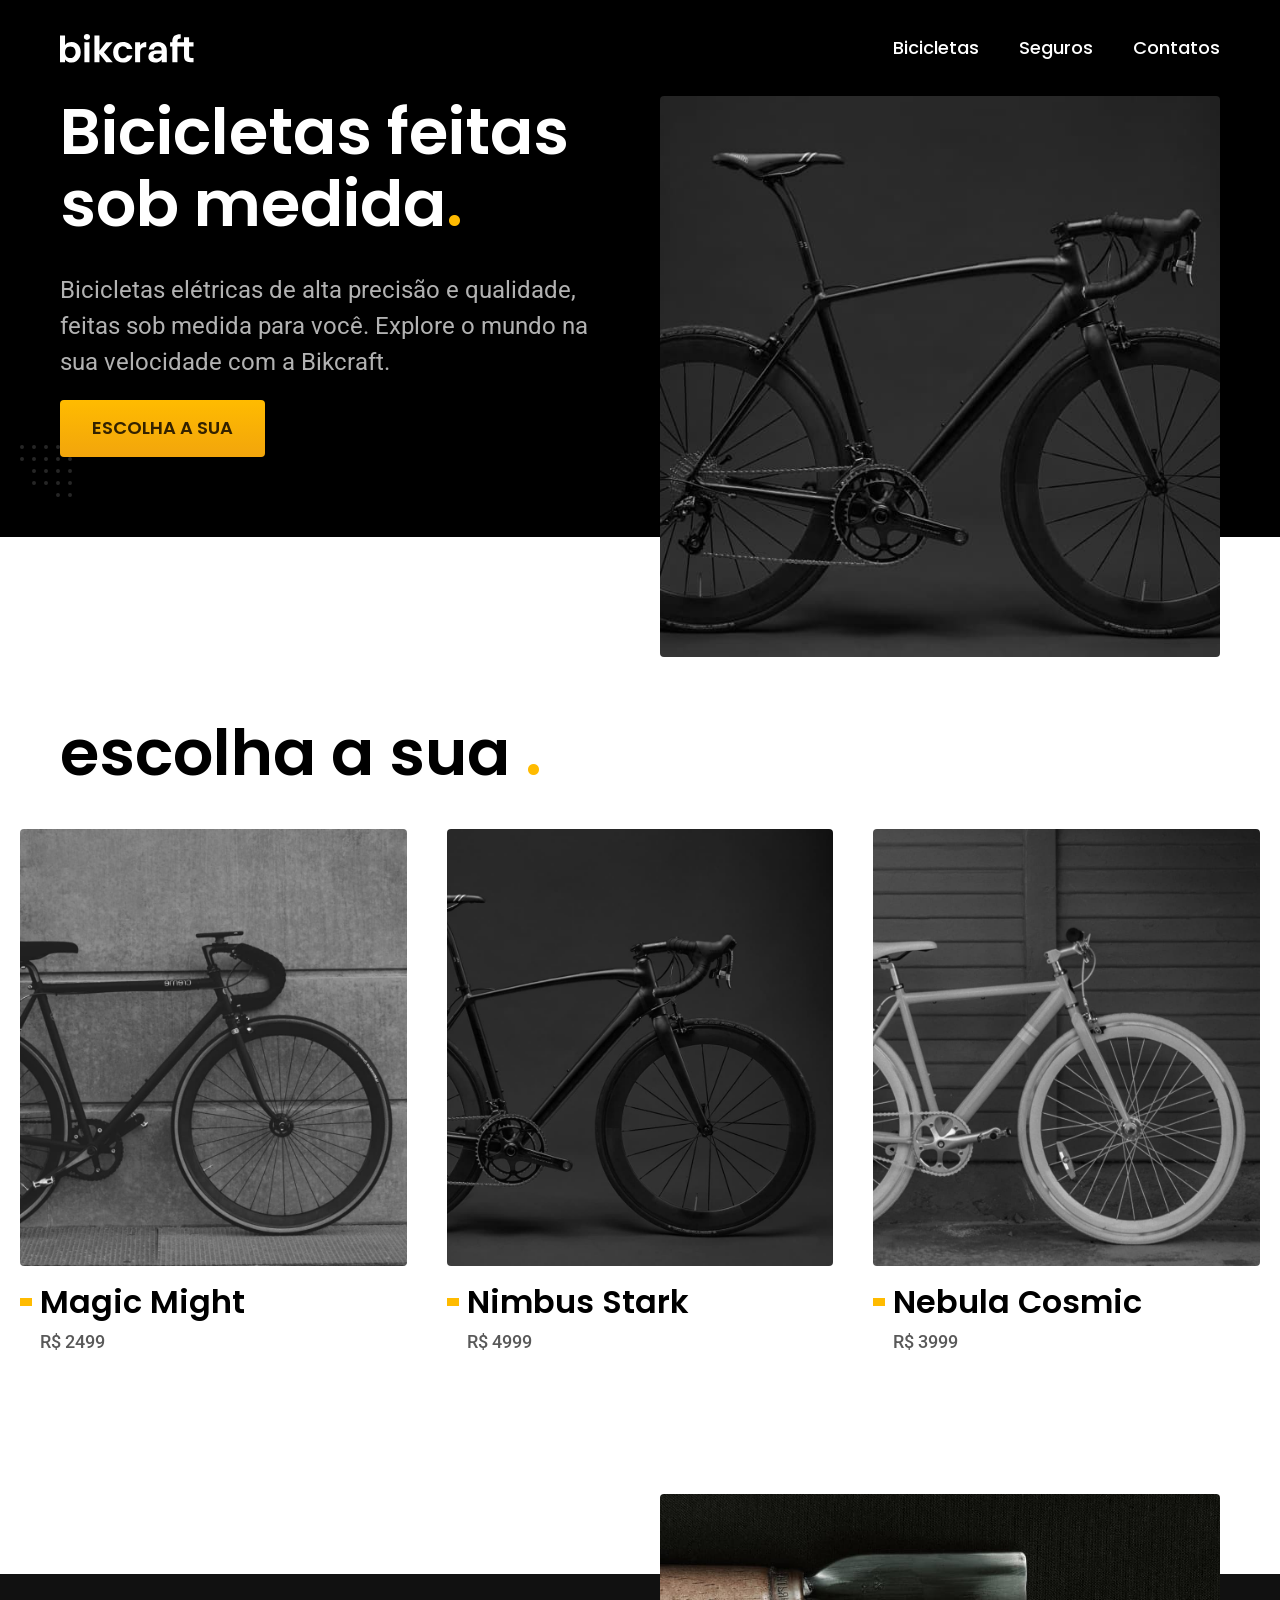
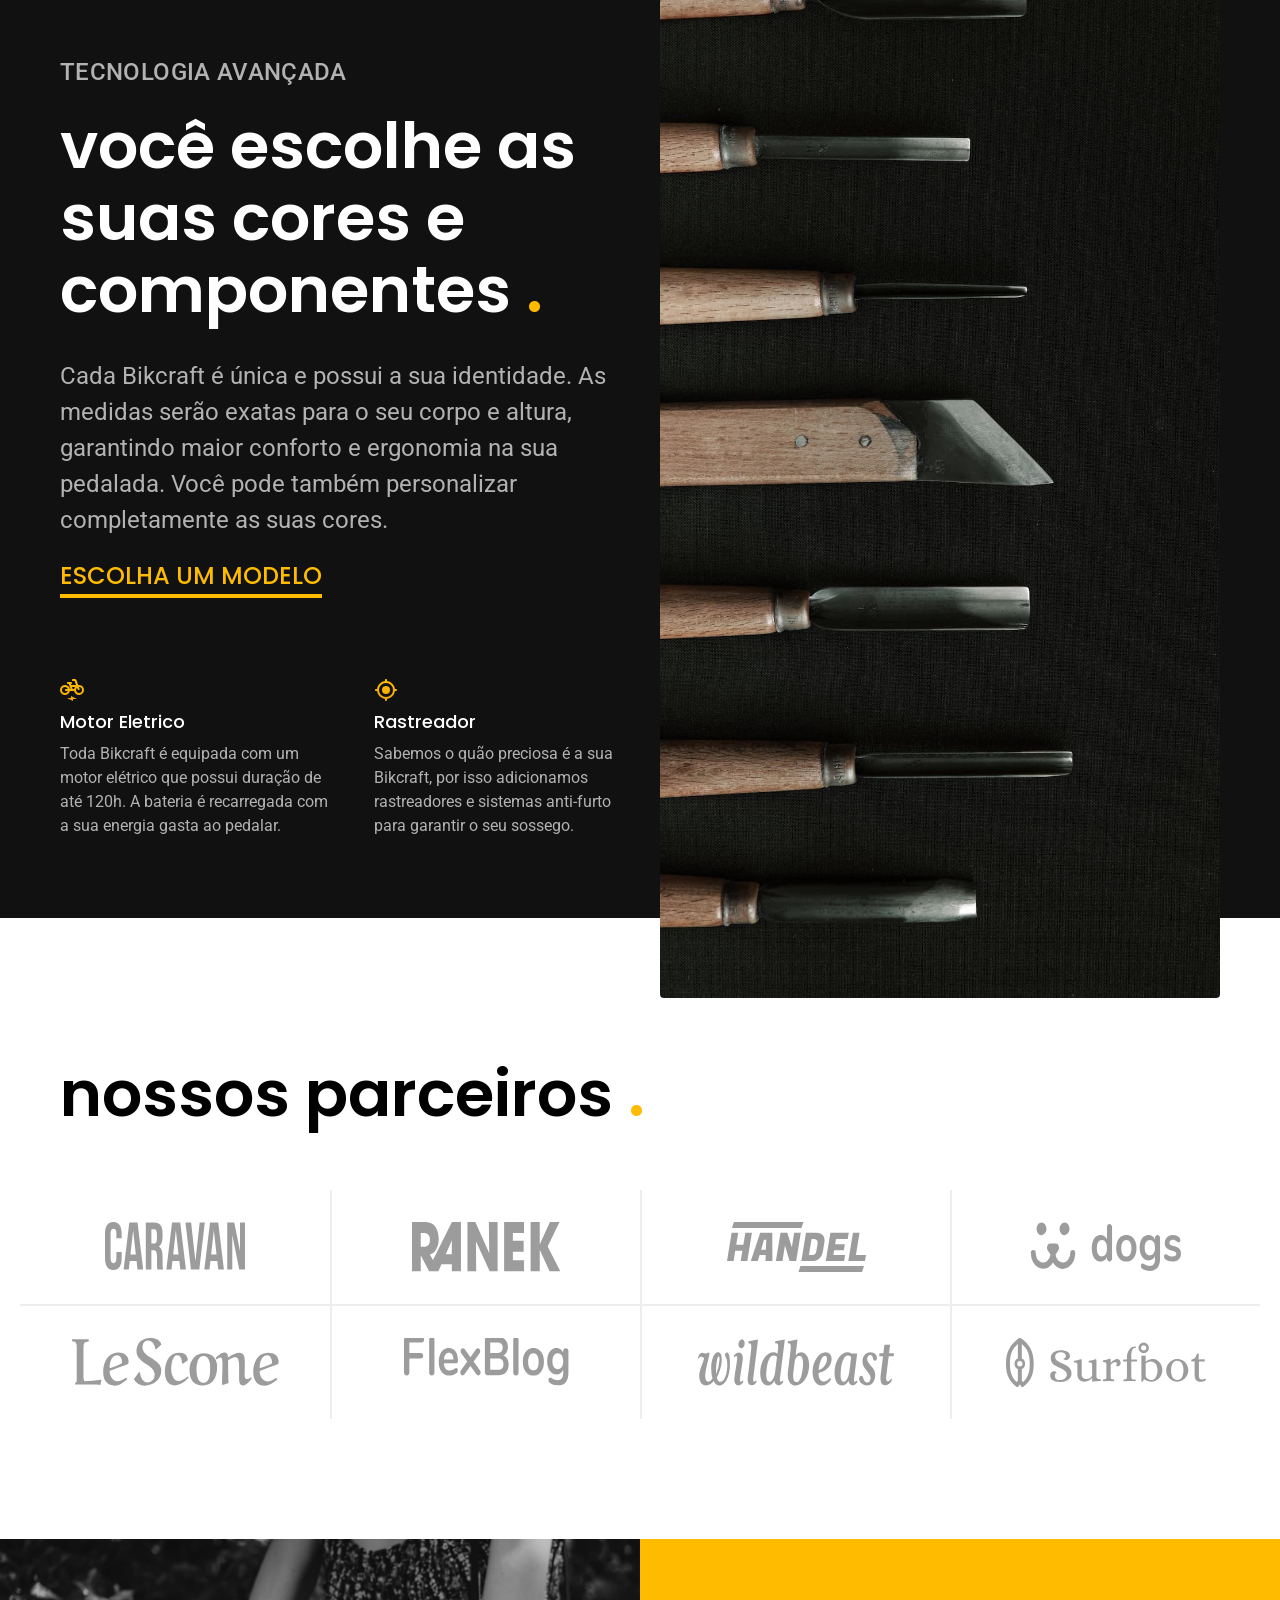
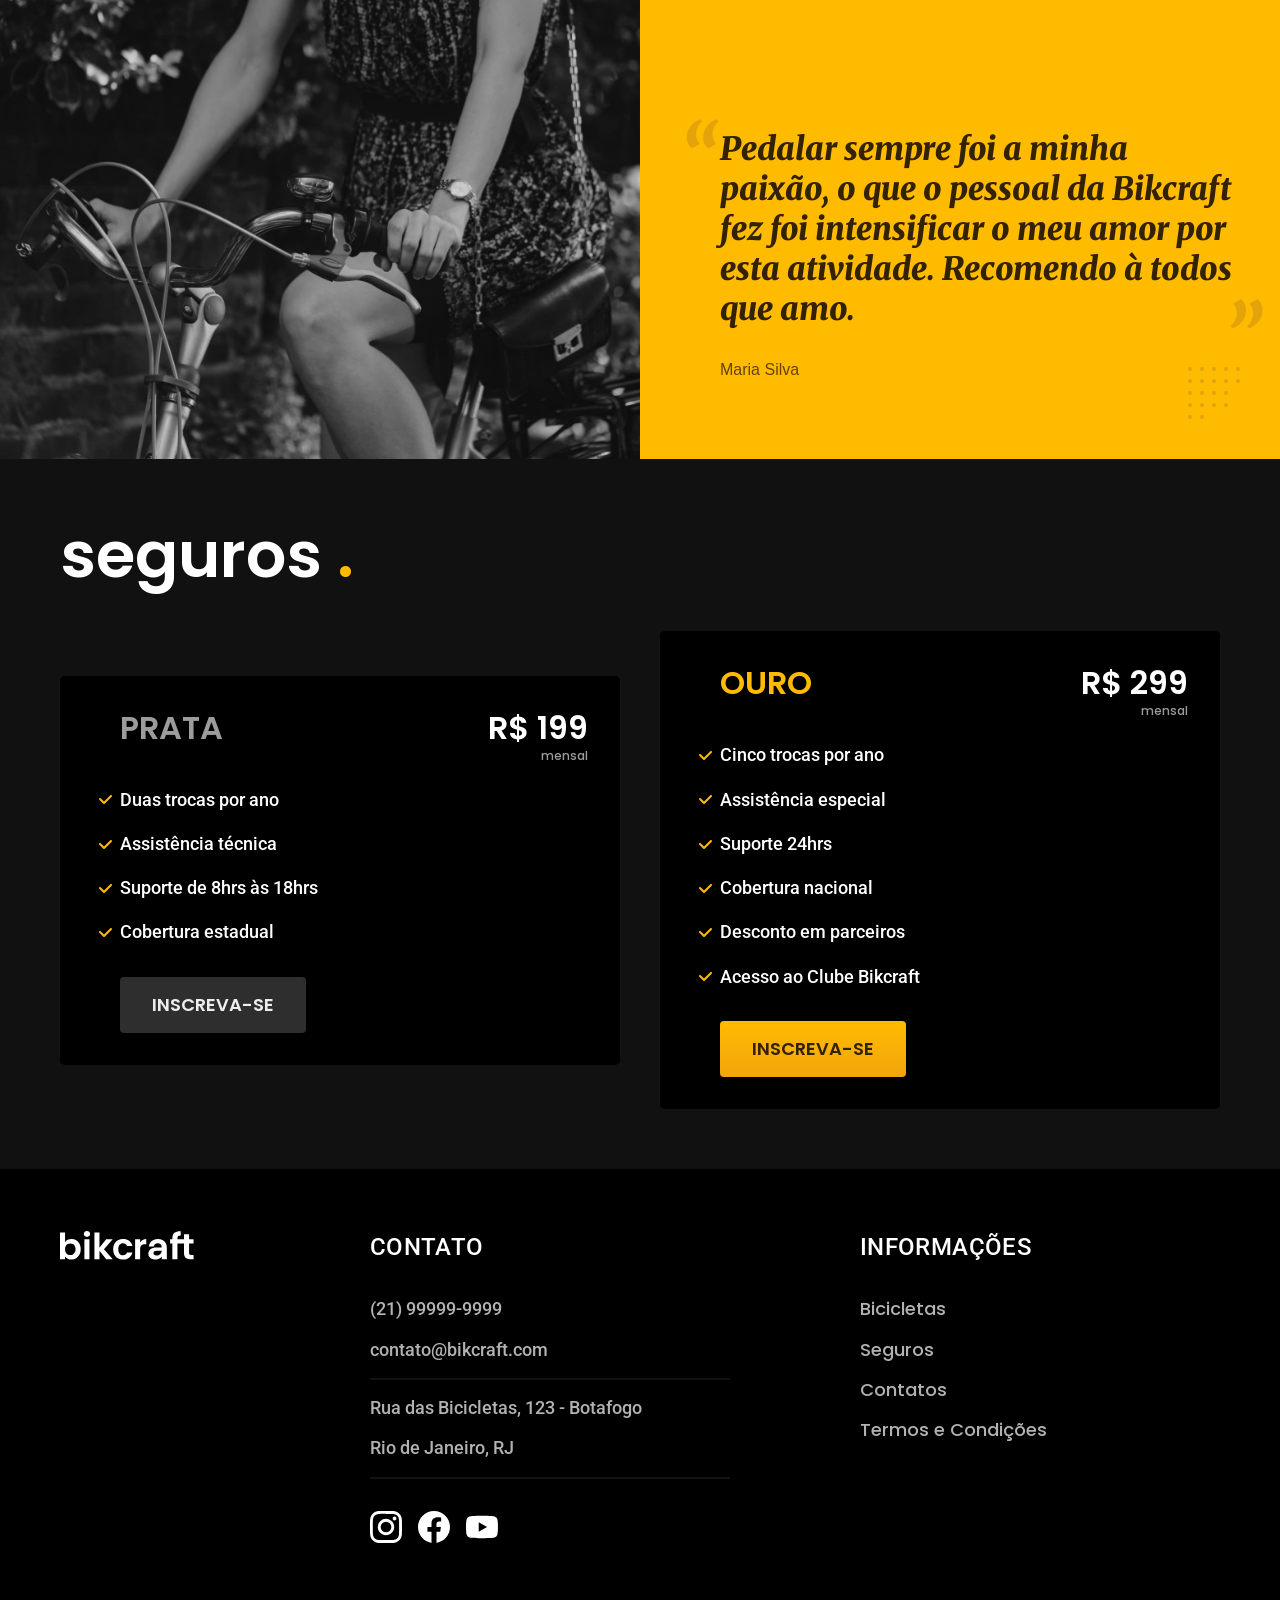
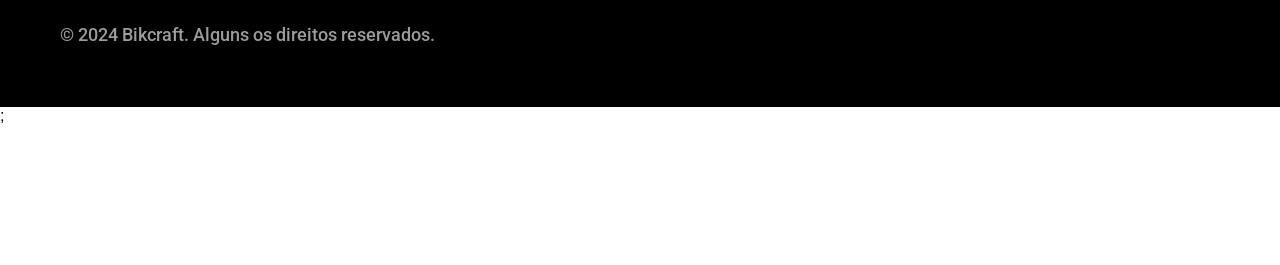
==== commit 88ddf7ce: "otimizado para producao" ====
--- a/index.html
+++ b/index.html
@@ -5,11 +5,13 @@
     <meta name="viewport" content="width=device-width, initial-scale=1.0">
     <meta name="description" content="Bicicletas elétricas de alta precisão e qualidade,  feitas sob medida para o cliente. Explore o mundo na sua velocidade com a Bikcraft.">
     <title>BikCraft - Bicicletas Elétricas</title>
-    <link rel="preload" href="./css/style.css" as="style">
-<link rel="stylesheet" href="./css/style.css">
+    <link rel="preload" href="./css/style.min.css" as="style">
+    <link rel="stylesheet" href="./css/style.min.css">
+    <link rel="icon" href="./favicon.svg" type="image/svg+xml"> 
     <link rel="preconnect" href="https://fonts.googleapis.com">
     <link rel="preconnect" href="https://fonts.gstatic.com" crossorigin>
     <link href="https://fonts.googleapis.com/css2?family=Poppins:wght@400;600&family=Roboto:ital,wght@0,400..500;1,400..500&family=Merriweather:ital,opsz,wght@1,18..144,900&display=swap" rel="stylesheet">
+    <script>document.documentElement.classList.add('js');</script>
 </head>
 <body id="home">
     <header class="header-bg">
@@ -27,11 +29,11 @@
     <main class="introducao-bg">
         <div class="introducao container">
             <div class="introducao-conteudo">
-                <h1 class="font-1-xxl cor-0">Bicicletas feitas sob medida<span class="cor-p1">.</span></h1>
-                <p class="font-2-l cor-5">Bicicletas elétricas de alta precisão e qualidade, feitas sob medida para você. Explore o mundo na sua velocidade com a Bikcraft.</p>
-                <a class="btn" href="./biciletas.html">Escolha a sua</a>
-            </div>
-            <picture class="introducao-img">
+                <h1 class="font-1-xxl cor-0 fadeInDown" data-anime="200">Bicicletas feitas sob medida<span class="cor-p1">.</span></h1>
+                <p class="font-2-l cor-5 fadeInDown" data-anime="400">Bicicletas elétricas de alta precisão e qualidade, feitas sob medida para você. Explore o mundo na sua velocidade com a Bikcraft.</p>
+                <a class="btn fadeInDown" href="./biciletas.html" data-anime="600">Escolha a sua</a>
+            </div>
+            <picture class="introducao-img fadeInDown" data-anime="800">
                 <source media="(max-width: 800px)" srcset="./img/bicicletas/nimbus.jpg">
                 <img src="./img/fotos/introducao.jpg" width="1280" height="1600" alt="Bicleta elátrica preta.">
             </picture>
@@ -192,5 +194,7 @@
             <p class="font-2-m cor-6 footer-copy">© 2024 Bikcraft. Alguns os direitos reservados.</p>
         </div>
     </footer>
+    <script src="./js/plugins/simple-anime.js"></script>;
+    <script src="./js/script.js"></script>
 </body>
 </html>
--- a/css/style.min.css
+++ b/css/style.min.css
@@ -0,0 +1 @@
+body{margin:0;font-family:Arial,Helvetica,sans-serif}blockquote,dd,h1,h2,h3,p,ul{margin:0}ul{padding:0;list-style:none}a{text-decoration:none;color:inherit}img{max-width:100%;height:auto;display:block}img[src$=".jpg"]{border-radius:4px}.font-1-xs{font:500 0.75rem/1.35 Poppins,sans-serif}.font-2-xs{font:400 0.875rem/1.43 Roboto,sans-serif}.font-1-s{font:500 1rem/1.5 Poppins,sans-serif}.font-2-s{font:400 1rem/1.5 Roboto,sans-serif}.font-1-m,.font-1-m-b{font:500 1.125rem/1.35 Poppins,sans-serif}.font-1-m-b{font-weight:600}.font-2-m{font:500 1.125rem/1.35 Roboto,sans-serif}.font-1-l{font:500 1.5rem/1.5 Poppins,sans-serif}.font-2-l,.font-2-l-b{font:400 1.5rem/1.5 Roboto,sans-serif}.font-2-l-b{font-weight:500;letter-spacing:.015em;text-transform:uppercase}.font-1-xl{font:600 2rem/1.25 Poppins,sans-serif}.font-2-xl{font:500 2rem/1.25 Roboto,sans-serif}.font-1-xxl{font:600 4rem/1.125 Poppins,sans-serif}@media (max-width:1200px){.font-1-xxl{font-size:3rem}.font-2-l,.font-2-l-b{font-size:1.125rem}}@media (max-width:800px){.font-1-xxl{font-size:2rem}.font-1-xl,.font-2-xl{font-size:1.5rem}}:root{--cor-0:#ffffff;--cor-1:#f7f7f7;--cor-2:#ededed;--cor-3:#dedede;--cor-4:#cccccc;--cor-5:#b2b2b2;--cor-6:#9c9c9c;--cor-7:#717171;--cor-8:#595959;--cor-9:#404040;--cor-10:#2E2E2E;--cor-11:#111111;--cor-12:#000000;--cor-p1:#ffbb00;--cor-p2:#e4a30b;--cor-p3:#a66f00;--cor-p4:#664400;--cor-p5:#332200}.cor-0{color:var(--cor-0)}.cor-1{color:var(--cor-1)}.cor-2{color:var(--cor-2)}.cor-3{color:var(--cor-3)}.cor-4{color:var(--cor-4)}.cor-5{color:var(--cor-5)}.cor-6{color:var(--cor-6)}.cor-7{color:var(--cor-7)}.cor-8{color:var(--cor-8)}.cor-9{color:var(--cor-9)}.cor-10{color:var(--cor-10)}.cor-11{color:var(--cor-11)}.cor-12{color:var(--cor-12)}.cor-p1{color:var(--cor-p1)}.cor-p2{color:var(--cor-p2)}.cor-p3{color:var(--cor-p3)}.cor-p4{color:var(--cor-p4)}.cor-p5{color:var(--cor-p5)}.header-bg{background-color:var(--cor-12)}.header{display:flex;flex-wrap:wrap;justify-content:space-between;align-items:center;padding-top:20px;padding-bottom:20px}.header-menu{display:flex;flex-wrap:wrap;gap:40px}.header-menu a{padding:16px 0;display:inline-block;position:relative}.header-menu a:after{content:'';display:block;width:0;height:2px;background:var(--cor-0);transition:width .3s;margin-top:4px;position:absolute}.header-menu a.ativo::after,.header-menu a:hover::after{width:100%}@media (max-width:800px){.header-menu{gap:20px}.header-menu a{background:var(--cor-11);padding:12px 16px;border-radius:4px}.header-menu a.ativo,.header-menu a:hover{background:var(--cor-10)}.header-menu a::after{display:none}.header-logo{margin-bottom:16px}}@media (max-width:600px){.header-menu{gap:12px}.header-menu a{padding:8px 12px;font-size:.875rem}}.introducao-bg{background:var(--cor-12) url(../img/dec/bottom-left.svg) no-repeat bottom 160px left 20px;box-shadow:inset 0 -120px var(--cor-0)}.introducao{display:grid;grid-template-columns:1fr 1fr;gap:0 40px}.introducao-conteudo{align-self:end;padding-bottom:200px}.introducao img{height:100%;width:100%;object-fit:cover;border-radius:4px}.introducao h1{margin-bottom:32px}.introducao p{margin-bottom:20px}@media (max-width:800px){.introducao-bg{background:var(--cor-11);padding-top:40px;box-shadow:inset 0 -60px var(--cor-0)}.introducao{grid-template-columns:1fr;gap:32px}.introducao-conteudo{padding-bottom:0}.introducao h1{margin-bottom:16px}.introducao img{height:300px;width:100%}}.tecnologia-bg{background-color:var(--cor-11);box-shadow:inset 0 80px var(--cor-0),inset 0 -80px var(--cor-0)}.tecnologia{display:grid;grid-template-columns:1fr 1fr;gap:40px}.tecnologia-img img{height:100%;width:100%;object-fit:cover;object-position:left}.tecnologia-conteudo{padding-top:160px;padding-bottom:160px}.tecnologia-conteudo>span{display:block;margin-bottom:20px}.tecnologia-conteudo h2{margin-bottom:32px}.tecnologia-conteudo>p{margin-bottom:20px}.tecnologia a{margin-bottom:80px}.tecnologia-vantagens{display:flex;gap:40px}.tecnologia-vantagens h3{margin-bottom:8px;width:max-content}.tecnologia-vantagens img{width:24px;margin-bottom:8px}@media (max-width:800px){.tecnologia-bg{box-shadow:initial}.tecnologia{grid-template-columns:1fr}.tecnologia-conteudo{padding-top:60px;padding-bottom:60px}.tecnologia a{margin-bottom:60px}.tecnologia-img{display:none}}@media (max-width:600px){.tecnologia-vantagens{flex-direction:column}}.parceiros{padding-top:60px;padding-bottom:120px}.parceiros h2{margin-bottom:60px}.parceiros ul{max-width:1400px;padding:0 20px;display:grid;grid-template-columns:repeat(4,1fr);margin:0 auto}.parceiros li{padding:32px;display:flex;border-left:2px solid var(--cor-2)}.parceiros img{margin:0 auto}.parceiros li:first-child,.parceiros li:nth-child(5){border-left:none}.parceiros li:nth-child(n+5){border-top:2px solid var(--cor-2)}@media (max-width:800px){.parceiros{padding-bottom:60px}.parceiros h2{margin-bottom:20px}.parceiros ul{grid-template-columns:repeat(2,1fr)}.parceiros li{padding:32px}.parceiros li:nth-child(n+3){border-top:2px solid var(--cor-2)}.parceiros li:nth-child(odd){border-left:none}}.depoimento{display:grid;grid-template-columns:1fr 1fr;background-color:var(--cor-p1);overflow:hidden}.depoimento img{width:100%;height:100%;object-fit:cover;border-radius:0}.depoimento-conteudo{padding:40px 40px 80px 80px;align-self:end;background:url("../img/dec/bottom-right-p.svg") no-repeat bottom 40px right 40px}.depoimento-conteudo p{font-family:Merriweather,serif;font-style:italic;font-weight:900;margin-bottom:32px;max-width:32ch;position:relative}.depoimento p::before{content:open-quote;font-size:5rem;color:var(--cor-p2);margin-right:8px;position:absolute;left:-40px;top:-20px}.depoimento p::after{content:close-quote;font-size:5rem;color:var(--cor-p2);margin-left:8px;position:absolute;right:-20px}@media (min-width:1200px){.depoimento img{max-height:520px}}@media (max-width:800px){.depoimento{grid-template-columns:1fr;text-align:center}.depoimento img{max-height:200px}.depoimento-conteudo{padding-bottom:40px;justify-self:center}}.container{box-sizing:border-box;max-width:1200px;padding-left:20px;padding-right:20px;margin-left:auto;margin-right:auto}.btn{display:inline-block;padding:16px 32px;background:linear-gradient(var(--cor-p1),#f2a50c);border-radius:4px;box-shadow:0 1px 2px rgba(0,0,0,.1);text-transform:uppercase;color:var(--cor-p5);font:600 1.125rem/1.35 Poppins,sans-serif;max-width:max-content;border:none;cursor:pointer}.btn:hover{background:linear-gradient(#ffb60b,#e59317)}.btn.secundario{background:var(--cor-10);color:var(--cor-2)}.btn.secundario:hover{background:var(--cor-9)}.btn.seta{display:flex;align-items:center}.btn.seta::after{content:"";display:inline-block;width:18px;height:10px;margin-left:12px;background:url(../img/icones/seta.svg);transition:transform .2s}.btn.seta:hover::after{transform:translateX(4px)}.link{display:inline-block;color:var(--cor-p1);font:500 1.5rem/1.5 Poppins,sans-serif;text-transform:uppercase}.link::after{content:'';display:block;width:100%;height:4px;background-color:currentColor}.link:hover{color:var(--cor-0)}@media (max-width:600px){.btn{padding:12px 16px;font-size:1rem}}.titulo-bg{background:var(--cor-11);padding-top:60px;padding-bottom:60px}.titulo{background:url("../img/dec/top-right.svg") no-repeat top right 20px}.titulo p{margin-bottom:4px}@media (max-width:800px){.titulo-bg{padding-top:40px;padding-bottom:40px}.titulo p{font-size:1rem;font-weight:400;text-transform:lowercase}}.form{display:grid;grid-template-columns:1fr 1fr;gap:20px}.form label{display:block;font:400 1rem/1.5 Poppings,sans-serif;margin-bottom:4px}.form input[type=email],.form input[type=text],.form textarea{font:400 1rem/1.5 Roboto,sans-serif;background:var(--cor-1);border:1px solid var(--cor-2);border-radius:4px;padding:12px;width:100%;box-sizing:border-box}.form input[type=email]:focus,.form input[type=text]:focus,.form textarea:focus{outline:0;border-color:var(--cor-p1);background:var(--cor-0);box-shadow:0 0 0 2px #fea}.form .col-2{grid-column:span 2}@media (max-width:600px){.form .col-2{grid-column:1}.form{grid-template-columns:1fr}}.js [data-anime]{opacity:0}.js .fadeInDown{transform:translate3d(0,-20px,0)}.js .anime{opacity:1;transform:none;transition:transform .8s,opacity .8s}.bicicletas-lista{padding-top:60px;padding-bottom:120px}.bicicletas-lista h2{margin-bottom:40px}.bicicletas-lista a{display:block}.bicicletas-lista ul{display:flex;gap:40px;padding:0 20px 20px 20px;max-width:1400px;margin-left:auto;margin-right:auto;overflow-x:auto}#bicicleta .bicicletas-lista ul{padding:0 0 20px 0}.bicicletas-lista li{min-width:280px}.bicicletas-lista img{margin-bottom:16px}.bicicletas-lista h3{margin-bottom:8px;display:flex;align-items:center;gap:8px}.bicicletas-lista h3::before{content:"";display:inline-block;width:12px;height:8px;background-color:var(--cor-p1);transition:width .3s ease-in-out}.bicicletas-lista a:hover h3::before{width:24px}.bicicletas-lista li span{padding-left:20px}@media (max-width:800px){.bicicletas-lista{padding-bottom:60px}.bicicletas-lista ul{gap:20px}}.bicicletas-bg{background:linear-gradient(to right,var(--cor-0) 30%,var(--cor-11) 0)}.bicicletas{display:grid;grid-template-columns:1fr 1fr;gap:40px;padding-top:60px;padding-bottom:60px;background:url("../img/dec/top-right.svg") no-repeat top 40px right 20px}.bicicletas-imagem{display:grid}.bicicletas-imagem img{grid-area:1/1}.bicicletas-imagem span{background:var(--cor-12);padding:8px 16px 8px 8px;display:inline-block;grid-area:1/1;place-self:start end;margin-top:20px;border-radius:5px 0 0 5px}.bicicletas-conteudo{display:grid;grid-template-columns:1fr auto;align-content:start}.bicicletas h2,.bicicletas p{grid-column:1/-1}.bicicletas h2{margin-bottom:20px}.bicicletas h2::before{content:"";display:block;height:8px;width:12px;background-color:var(--cor-p1);margin-bottom:8px}.bicicletas p{margin-bottom:32px}.bicicletas a{place-self:end}.bicicletas ul{display:grid;gap:16px}.bicicletas li{display:flex;align-items:center}.bicicletas-conteudo img{width:24px;margin-right:8px}@media (max-width:800px){.bicicletas-bg{background:var(--cor-11)}.bicicletas{grid-template-columns:1fr;gap:20px;padding-top:40px;padding-top:40px}}@media (max-width:600px){.bicicletas-conteudo{grid-template-columns:1fr}.bicicletas a{place-self:start}.bicicletas ul{margin-bottom:32px;grid-template-columns:1fr 1fr;font-size:1rem}}.bicicleta{display:grid;grid-template-columns:1fr 1fr;align-items:start;gap:40px;padding-top:60px;padding-bottom:60px}#bicicleta .titulo p{text-transform:uppercase}.bicicleta-imagens{display:flex;flex-wrap:wrap;gap:20px}.bicicleta-imagens img{flex:1;min-width:200px}.bicicleta-imagens img:first-child{min-width:100%}.bicicleta-conteudo>p{margin-bottom:32px}.bicicleta-comprar{display:grid;grid-template-columns:max-content auto;gap:8px 12px;align-items:center;justify-items:start}.bicicleta-comprar a{grid-row:span 2}.bicicleta-comprar span{display:flex;align-items:center;gap:8px;background:var(--cor-12);padding:4px 8px;border-radius:5px}.bicicleta-conteudo h2{text-transform:uppercase;letter-spacing:.15rem;margin-bottom:12px;margin-top:40px}.bicicleta-ficha,.bicicleta-informacoes{padding:32px;background:var(--cor-12);border-radius:5px}.bicicleta-informacoes{display:grid;grid-template-columns:1fr 1fr;gap:32px}.bicicleta-informacoes img{max-width:24px;margin-bottom:8px}.bicicleta-informacoes h3{margin-bottom:8px}.bicicleta-ficha li{padding:4px 0;display:flex;justify-content:space-between;border-bottom:1px solid var(--cor-11)}.bicicleta-ficha li:last-child{border-bottom:none}@media (max-width:800px){.bicicleta{grid-template-columns:1fr;padding-top:40px;padding-bottom:40px}.bicicleta-imagens{grid-row:2}}@media (max-width:400px){.bicicleta-comprar,.bicicleta-informacoes{grid-template-columns:1fr}}.seguro-bg{background:var(--cor-11);box-shadow:inset 0 120px var(--cor-0),inset 0 -120px var(--cor-12)}.seguro{display:grid;grid-template-columns:1fr 1fr;gap:40px}.seguro-conteudo{padding-top:180px;padding-bottom:180px}.seguro-imagem img{width:100%;height:100%;object-fit:cover}.seguro-conteudo h2{margin-bottom:32px}.seguro-conteudo p{margin-bottom:20px}@media (max-width:800px){.seguro-bg{box-shadow:inset 0 -60px var(--cor-12)}.seguro{grid-template-columns:1fr}.seguro-conteudo{grid-row:1;padding-top:40px;padding-bottom:0}}.seguros-bg{background:var(--cor-11)}.seguros{padding-top:60px;padding-bottom:60px;display:grid;grid-template-columns:1fr 1fr;gap:40px;align-items:center}#seguros .seguros{padding-top:0}.seguros h2{grid-column:1/-1}.seguros-item{background:var(--cor-12);padding:32px 32px 32px 60px;display:grid;grid-template-columns:1fr auto;border-radius:5px}.seguros-item h3{margin-bottom:40px}.seguros-item span{grid-column:2;display:block;text-align:right}.seguros-item ul{grid-column:1/-1;margin-bottom:32px}.seguros-item li{display:flex;align-items:center;position:relative}.seguros-item li+li{margin-top:20px}.seguros-item li::before{content:'';display:inline-block;width:13px;height:9px;background-image:url('../img/icones/lista.svg');position:absolute;left:-21px}@media (max-width:800px){.seguros{grid-template-columns:1fr}}.vantagens-bg{background:var(--cor-12)}.vantagens{padding-top:120px;padding-bottom:120px}.vantagens h2{margin-bottom:60px}.vantagens ul{display:grid;grid-template-columns:repeat(auto-fit,minmax(280px,max-content));gap:40px 80px}.vantagens h3,.vantagens img{margin-bottom:8px}@media (max-width:800px){.vantagens{padding-bottom:60px;padding-top:60px}.vantagens h2{margin-bottom:40px}.vantagens ul{gap:20px}}.perguntas{padding-top:120px;padding-bottom:120px}.perguntas h2{margin-bottom:60px}.perguntas dl>div{padding:20px;border-radius:5px}.perguntas dl>div:nth-child(odd){background:var(--cor-1)}.perguntas button{display:grid;grid-template-columns:auto 1fr auto;align-items:center;gap:8px;border:none;background:0 0;width:100%;cursor:pointer;text-align:left}.perguntas button::before{content:"";display:inline-block;width:12px;height:8px;background:var(--cor-p1)}.perguntas button::after{content:"";display:inline-block;width:14px;height:6px;background-image:url(../img/icones/seta-abrir.svg);transition:.3s}.perguntas button:hover::after,.perguntas button[aria-expanded=true]::after{transform:rotate(180deg)}.js .perguntas dd{display:none}.js .perguntas dd.ativa{display:block}.perguntas dd{padding-left:20px;padding-top:16px;max-width:80ch}@media (max-width:800px){.perguntas{padding-top:60px;padding-bottom:60px}.perguntas h2{margin-bottom:40px}}#contato{background:linear-gradient(var(--cor-11) 600px,var(--cor-1) 0)}.contatos{display:grid;grid-template-columns:5fr 7fr}.contatos-dados,.contatos-formulario{padding:60px;box-shadow:0 1px 2px rgba(0,0,0,.1)}.contatos-dados{background:var(--cor-12) url("../img/dec/bottom-left.svg") no-repeat bottom 20px left 20px;border-radius:5px 0 0 5px}.contatos-formulario{border-radius:0 5px 5px 0;background:var(--cor-0) url("../img/dec/bottom-right.svg") no-repeat bottom 20px right 20px}.contatos-dados h2{margin-bottom:60px}.contatos-endereco{margin-bottom:60px;background:url(../img/icones/local.svg) no-repeat 0 2px;padding-left:28px}.contatos-endereco p{margin-bottom:8px}.contatos-meios a{display:block;max-width:max-content;margin-bottom:8px;padding-left:28px}.contatos-meios a:first-child{background:url(../img/icones/email.svg) no-repeat 0 2px}.contatos-meios a:hover{color:var(--cor-0)}.contatos-meios a:nth-child(2){margin-bottom:20px}.contatos-meios a:nth-child(3){background:url(../img/icones/telefone.svg) no-repeat 0 2px;margin-bottom:20px}.contatos-redes{display:flex;padding-left:28px;gap:32px}@media (max-width:800px){.contatos{grid-template-columns:1fr}.contatos-dados,.contatos-formulario{padding:20px}.contatos-dados{border-radius:5px 5px 0 0;background:var(--cor-12)}.contatos-formulario{border-radius:0 0 5px 5px}.contatos-dados h2,.contatos-endereco,.contatos-meios a:nth-child(3){margin-bottom:32px}.contatos-redes{margin-bottom:12px}}.lojas{display:grid;grid-template-columns:1fr 1fr;gap:0 40px;padding-top:120px;padding-bottom:120px}.lojas h2{grid-column:1/-1;margin-bottom:60px}.lojas img{border-radius:5px 5px 0 0}.lojas-item{background:var(--cor-0);border-radius:4px;box-shadow:0 1px 2px rgb(0,0,0,.1)}.lojas-conteudo{display:grid;grid-template-columns:1fr 1fr;gap:32px 16px;padding:32px}.lojas-conteudo h3,.lojas-horario{grid-column:1/-1;display:flex;align-items:center;gap:8px}.lojas-conteudo h3::before{content:"";display:inline-block;width:12px;height:8px;background-color:var(--cor-p1)}.lojas-dados{display:grid;gap:8px;border-left:2px solid var(--cor-2);padding-left:12px}@media (max-width:800px){.lojas{gap:20px;padding-top:60px;padding-bottom:60px}.lojas h2{margin-bottom:32px}.lojas-conteudo{grid-template-columns:1fr}}@media (max-width:800px){.lojas{grid-template-columns:1fr}}#orcamento{background-image:linear-gradient(var(--cor-11) 700px,var(--cor-1) 0)}.orcamento{grid-template-columns:5fr 7fr;padding-bottom:120px;display:grid}.orcamento h2{display:flex;align-items:center;position:relative;text-transform:uppercase}.orcamento h2::before{display:inline-block;width:4px;height:8px;background:var(--cor-p1);margin-right:8px;position:absolute;left:-12px;content:""}.orcamento-dados,.orcamento-produto{box-shadow:0 1px 2px rgba(0,0,0,.1);padding:60px}.orcamento-produto{display:grid;grid-template-columns:1fr 1fr;align-content:start;gap:20px;border-radius:5px 0 0 5px;background:var(--cor-12) url("../img/dec/bottom-left.svg") no-repeat bottom 20px left 20px}.orcamento-dados{border-radius:0 5px 5px 0;background:var(--cor-0) url("../img/dec/bottom-right.svg") no-repeat bottom 20px right 20px}.orcamento-conteudo h2,.orcamento-dados h2:nth-of-type(n+2){margin-top:20px}.orcamento-produto>*{grid-column:1/-1}.orcamento-produto>label{grid-column:initial}.orcamento-seguro{margin-top:20px}.orcamento-conteudo{display:none}[value=bikcraft]:checked~#orcamento-bikcraft,[value=seguro]:checked~#orcamento-seguro{display:grid;gap:20px}.orcamento-detalhes{box-sizing:border-box;grid-template-columns:1fr 1fr;background:var(--cor-0);padding:20px;border-radius:4px;align-items:center;display:none}.orcamento-detalhes li{align-items:center;margin-bottom:8px;display:flex}.orcamento-detalhes li img{margin-right:8px;width:16px}[type=radio]{position:absolute;pointer-events:none;opacity:0}[type=radio]+label{color:var(--cor-4);background:var(--cor-10);padding:12px 16px;border-radius:4px;cursor:pointer;display:grid;grid-template-columns:auto 1fr auto;align-items:center;border:1px solid var(--cor-10);font:500 1rem/1.5 Poppins,sans-serif}[type=radio]+label:hover{border-color:var(--cor-9);background:var(--cor-9)}[type=radio]+label::before{content:"";display:inline-block;width:12px;height:12px;border:1px solid var(--cor-6);border-radius:50%;margin-right:8px;box-sizing:border-box}[type=radio]:focus+label{border-color:var(--cor-12);box-shadow:0 0 0 2px var(--cor-p1)}.orcamento-detalhes{box-sizing:border-box;grid-template-columns:1fr 1fr;background:var(--cor-0);padding:20px;border-radius:4px;display:none}[type=radio]+label>span{display:none}[type=radio]:checked+label{border-color:var(--cor-0);color:var(--cor-11);background:var(--cor-0)}[type=radio]:checked:focus+label{border-color:var(--cor-12)}[type=radio]:checked+label::before{box-shadow:inset 0 0 0 3px var(--cor-0),inset 0 0 0 6px var(--cor-7);border:1px solid var(--cor-7)}[type=radio]:checked+label>span{display:inline-block}[type=radio]:checked+label+.orcamento-detalhes{display:grid}@media (max-width:1200px){.orcamento-dados,.orcamento-produto{padding:32px}}@media (max-width:800px){.orcamento{grid-template-columns:1fr}.orcamento-produto{background:var(--cor-12)}}@media (max-width:400px){.orcamento-produto{grid-template-columns:1fr}}.footer-bg{background-color:var(--cor-12)}.footer{display:grid;grid-template-columns:3fr 5fr 4fr;gap:40px;padding-top:60px;padding-bottom:60px}.footer h3{margin-bottom:32px}.footer-contato ul{margin-bottom:32px}.footer-contato li:nth-child(2n)::after{content:"";display:block;max-width:360px;height:2px;background:var(--cor-11);margin-top:16px}.footer li{margin-bottom:16px}.footer-redes{display:flex;gap:16px}.footer a:hover{color:var(--cor-0)}.footer-copy{grid-column:1/-1;margin-top:40px}@media (max-width:800px){.footer-logo{display:none}.footer{grid-template-columns:1fr 1fr}}@media (max-width:600px){.footer{grid-template-columns:1fr;gap:60px}.footer-copy{margin-top:0}}.termos{background:var(--cor-2);padding-top:80px;padding-bottom:80px}.termos h2{font-weight:600;margin-bottom:20px}.termos p+h2{margin-top:40px}.termos p{margin-bottom:24px;max-width:75ch}
--- a/css/style.min.css
+++ b/css/style.min.css
@@ -0,0 +1 @@
+body{margin:0;font-family:Arial,Helvetica,sans-serif}blockquote,dd,h1,h2,h3,p,ul{margin:0}ul{padding:0;list-style:none}a{text-decoration:none;color:inherit}img{max-width:100%;height:auto;display:block}img[src$=".jpg"]{border-radius:4px}.font-1-xs{font:500 0.75rem/1.35 Poppins,sans-serif}.font-2-xs{font:400 0.875rem/1.43 Roboto,sans-serif}.font-1-s{font:500 1rem/1.5 Poppins,sans-serif}.font-2-s{font:400 1rem/1.5 Roboto,sans-serif}.font-1-m,.font-1-m-b{font:500 1.125rem/1.35 Poppins,sans-serif}.font-1-m-b{font-weight:600}.font-2-m{font:500 1.125rem/1.35 Roboto,sans-serif}.font-1-l{font:500 1.5rem/1.5 Poppins,sans-serif}.font-2-l,.font-2-l-b{font:400 1.5rem/1.5 Roboto,sans-serif}.font-2-l-b{font-weight:500;letter-spacing:.015em;text-transform:uppercase}.font-1-xl{font:600 2rem/1.25 Poppins,sans-serif}.font-2-xl{font:500 2rem/1.25 Roboto,sans-serif}.font-1-xxl{font:600 4rem/1.125 Poppins,sans-serif}@media (max-width:1200px){.font-1-xxl{font-size:3rem}.font-2-l,.font-2-l-b{font-size:1.125rem}}@media (max-width:800px){.font-1-xxl{font-size:2rem}.font-1-xl,.font-2-xl{font-size:1.5rem}}:root{--cor-0:#ffffff;--cor-1:#f7f7f7;--cor-2:#ededed;--cor-3:#dedede;--cor-4:#cccccc;--cor-5:#b2b2b2;--cor-6:#9c9c9c;--cor-7:#717171;--cor-8:#595959;--cor-9:#404040;--cor-10:#2E2E2E;--cor-11:#111111;--cor-12:#000000;--cor-p1:#ffbb00;--cor-p2:#e4a30b;--cor-p3:#a66f00;--cor-p4:#664400;--cor-p5:#332200}.cor-0{color:var(--cor-0)}.cor-1{color:var(--cor-1)}.cor-2{color:var(--cor-2)}.cor-3{color:var(--cor-3)}.cor-4{color:var(--cor-4)}.cor-5{color:var(--cor-5)}.cor-6{color:var(--cor-6)}.cor-7{color:var(--cor-7)}.cor-8{color:var(--cor-8)}.cor-9{color:var(--cor-9)}.cor-10{color:var(--cor-10)}.cor-11{color:var(--cor-11)}.cor-12{color:var(--cor-12)}.cor-p1{color:var(--cor-p1)}.cor-p2{color:var(--cor-p2)}.cor-p3{color:var(--cor-p3)}.cor-p4{color:var(--cor-p4)}.cor-p5{color:var(--cor-p5)}.header-bg{background-color:var(--cor-12)}.header{display:flex;flex-wrap:wrap;justify-content:space-between;align-items:center;padding-top:20px;padding-bottom:20px}.header-menu{display:flex;flex-wrap:wrap;gap:40px}.header-menu a{padding:16px 0;display:inline-block;position:relative}.header-menu a:after{content:'';display:block;width:0;height:2px;background:var(--cor-0);transition:width .3s;margin-top:4px;position:absolute}.header-menu a.ativo::after,.header-menu a:hover::after{width:100%}@media (max-width:800px){.header-menu{gap:20px}.header-menu a{background:var(--cor-11);padding:12px 16px;border-radius:4px}.header-menu a.ativo,.header-menu a:hover{background:var(--cor-10)}.header-menu a::after{display:none}.header-logo{margin-bottom:16px}}@media (max-width:600px){.header-menu{gap:12px}.header-menu a{padding:8px 12px;font-size:.875rem}}.introducao-bg{background:var(--cor-12) url(../img/dec/bottom-left.svg) no-repeat bottom 160px left 20px;box-shadow:inset 0 -120px var(--cor-0)}.introducao{display:grid;grid-template-columns:1fr 1fr;gap:0 40px}.introducao-conteudo{align-self:end;padding-bottom:200px}.introducao img{height:100%;width:100%;object-fit:cover;border-radius:4px}.introducao h1{margin-bottom:32px}.introducao p{margin-bottom:20px}@media (max-width:800px){.introducao-bg{background:var(--cor-11);padding-top:40px;box-shadow:inset 0 -60px var(--cor-0)}.introducao{grid-template-columns:1fr;gap:32px}.introducao-conteudo{padding-bottom:0}.introducao h1{margin-bottom:16px}.introducao img{height:300px;width:100%}}.tecnologia-bg{background-color:var(--cor-11);box-shadow:inset 0 80px var(--cor-0),inset 0 -80px var(--cor-0)}.tecnologia{display:grid;grid-template-columns:1fr 1fr;gap:40px}.tecnologia-img img{height:100%;width:100%;object-fit:cover;object-position:left}.tecnologia-conteudo{padding-top:160px;padding-bottom:160px}.tecnologia-conteudo>span{display:block;margin-bottom:20px}.tecnologia-conteudo h2{margin-bottom:32px}.tecnologia-conteudo>p{margin-bottom:20px}.tecnologia a{margin-bottom:80px}.tecnologia-vantagens{display:flex;gap:40px}.tecnologia-vantagens h3{margin-bottom:8px;width:max-content}.tecnologia-vantagens img{width:24px;margin-bottom:8px}@media (max-width:800px){.tecnologia-bg{box-shadow:initial}.tecnologia{grid-template-columns:1fr}.tecnologia-conteudo{padding-top:60px;padding-bottom:60px}.tecnologia a{margin-bottom:60px}.tecnologia-img{display:none}}@media (max-width:600px){.tecnologia-vantagens{flex-direction:column}}.parceiros{padding-top:60px;padding-bottom:120px}.parceiros h2{margin-bottom:60px}.parceiros ul{max-width:1400px;padding:0 20px;display:grid;grid-template-columns:repeat(4,1fr);margin:0 auto}.parceiros li{padding:32px;display:flex;border-left:2px solid var(--cor-2)}.parceiros img{margin:0 auto}.parceiros li:first-child,.parceiros li:nth-child(5){border-left:none}.parceiros li:nth-child(n+5){border-top:2px solid var(--cor-2)}@media (max-width:800px){.parceiros{padding-bottom:60px}.parceiros h2{margin-bottom:20px}.parceiros ul{grid-template-columns:repeat(2,1fr)}.parceiros li{padding:32px}.parceiros li:nth-child(n+3){border-top:2px solid var(--cor-2)}.parceiros li:nth-child(odd){border-left:none}}.depoimento{display:grid;grid-template-columns:1fr 1fr;background-color:var(--cor-p1);overflow:hidden}.depoimento img{width:100%;height:100%;object-fit:cover;border-radius:0}.depoimento-conteudo{padding:40px 40px 80px 80px;align-self:end;background:url("../img/dec/bottom-right-p.svg") no-repeat bottom 40px right 40px}.depoimento-conteudo p{font-family:Merriweather,serif;font-style:italic;font-weight:900;margin-bottom:32px;max-width:32ch;position:relative}.depoimento p::before{content:open-quote;font-size:5rem;color:var(--cor-p2);margin-right:8px;position:absolute;left:-40px;top:-20px}.depoimento p::after{content:close-quote;font-size:5rem;color:var(--cor-p2);margin-left:8px;position:absolute;right:-20px}@media (min-width:1200px){.depoimento img{max-height:520px}}@media (max-width:800px){.depoimento{grid-template-columns:1fr;text-align:center}.depoimento img{max-height:200px}.depoimento-conteudo{padding-bottom:40px;justify-self:center}}.container{box-sizing:border-box;max-width:1200px;padding-left:20px;padding-right:20px;margin-left:auto;margin-right:auto}.btn{display:inline-block;padding:16px 32px;background:linear-gradient(var(--cor-p1),#f2a50c);border-radius:4px;box-shadow:0 1px 2px rgba(0,0,0,.1);text-transform:uppercase;color:var(--cor-p5);font:600 1.125rem/1.35 Poppins,sans-serif;max-width:max-content;border:none;cursor:pointer}.btn:hover{background:linear-gradient(#ffb60b,#e59317)}.btn.secundario{background:var(--cor-10);color:var(--cor-2)}.btn.secundario:hover{background:var(--cor-9)}.btn.seta{display:flex;align-items:center}.btn.seta::after{content:"";display:inline-block;width:18px;height:10px;margin-left:12px;background:url(../img/icones/seta.svg);transition:transform .2s}.btn.seta:hover::after{transform:translateX(4px)}.link{display:inline-block;color:var(--cor-p1);font:500 1.5rem/1.5 Poppins,sans-serif;text-transform:uppercase}.link::after{content:'';display:block;width:100%;height:4px;background-color:currentColor}.link:hover{color:var(--cor-0)}@media (max-width:600px){.btn{padding:12px 16px;font-size:1rem}}.titulo-bg{background:var(--cor-11);padding-top:60px;padding-bottom:60px}.titulo{background:url("../img/dec/top-right.svg") no-repeat top right 20px}.titulo p{margin-bottom:4px}@media (max-width:800px){.titulo-bg{padding-top:40px;padding-bottom:40px}.titulo p{font-size:1rem;font-weight:400;text-transform:lowercase}}.form{display:grid;grid-template-columns:1fr 1fr;gap:20px}.form label{display:block;font:400 1rem/1.5 Poppings,sans-serif;margin-bottom:4px}.form input[type=email],.form input[type=text],.form textarea{font:400 1rem/1.5 Roboto,sans-serif;background:var(--cor-1);border:1px solid var(--cor-2);border-radius:4px;padding:12px;width:100%;box-sizing:border-box}.form input[type=email]:focus,.form input[type=text]:focus,.form textarea:focus{outline:0;border-color:var(--cor-p1);background:var(--cor-0);box-shadow:0 0 0 2px #fea}.form .col-2{grid-column:span 2}@media (max-width:600px){.form .col-2{grid-column:1}.form{grid-template-columns:1fr}}.js [data-anime]{opacity:0}.js .fadeInDown{transform:translate3d(0,-20px,0)}.js .anime{opacity:1;transform:none;transition:transform .8s,opacity .8s}.bicicletas-lista{padding-top:60px;padding-bottom:120px}.bicicletas-lista h2{margin-bottom:40px}.bicicletas-lista a{display:block}.bicicletas-lista ul{display:flex;gap:40px;padding:0 20px 20px 20px;max-width:1400px;margin-left:auto;margin-right:auto;overflow-x:auto}#bicicleta .bicicletas-lista ul{padding:0 0 20px 0}.bicicletas-lista li{min-width:280px}.bicicletas-lista img{margin-bottom:16px}.bicicletas-lista h3{margin-bottom:8px;display:flex;align-items:center;gap:8px}.bicicletas-lista h3::before{content:"";display:inline-block;width:12px;height:8px;background-color:var(--cor-p1);transition:width .3s ease-in-out}.bicicletas-lista a:hover h3::before{width:24px}.bicicletas-lista li span{padding-left:20px}@media (max-width:800px){.bicicletas-lista{padding-bottom:60px}.bicicletas-lista ul{gap:20px}}.bicicletas-bg{background:linear-gradient(to right,var(--cor-0) 30%,var(--cor-11) 0)}.bicicletas{display:grid;grid-template-columns:1fr 1fr;gap:40px;padding-top:60px;padding-bottom:60px;background:url("../img/dec/top-right.svg") no-repeat top 40px right 20px}.bicicletas-imagem{display:grid}.bicicletas-imagem img{grid-area:1/1}.bicicletas-imagem span{background:var(--cor-12);padding:8px 16px 8px 8px;display:inline-block;grid-area:1/1;place-self:start end;margin-top:20px;border-radius:5px 0 0 5px}.bicicletas-conteudo{display:grid;grid-template-columns:1fr auto;align-content:start}.bicicletas h2,.bicicletas p{grid-column:1/-1}.bicicletas h2{margin-bottom:20px}.bicicletas h2::before{content:"";display:block;height:8px;width:12px;background-color:var(--cor-p1);margin-bottom:8px}.bicicletas p{margin-bottom:32px}.bicicletas a{place-self:end}.bicicletas ul{display:grid;gap:16px}.bicicletas li{display:flex;align-items:center}.bicicletas-conteudo img{width:24px;margin-right:8px}@media (max-width:800px){.bicicletas-bg{background:var(--cor-11)}.bicicletas{grid-template-columns:1fr;gap:20px;padding-top:40px;padding-top:40px}}@media (max-width:600px){.bicicletas-conteudo{grid-template-columns:1fr}.bicicletas a{place-self:start}.bicicletas ul{margin-bottom:32px;grid-template-columns:1fr 1fr;font-size:1rem}}.bicicleta{display:grid;grid-template-columns:1fr 1fr;align-items:start;gap:40px;padding-top:60px;padding-bottom:60px}#bicicleta .titulo p{text-transform:uppercase}.bicicleta-imagens{display:flex;flex-wrap:wrap;gap:20px}.bicicleta-imagens img{flex:1;min-width:200px}.bicicleta-imagens img:first-child{min-width:100%}.bicicleta-conteudo>p{margin-bottom:32px}.bicicleta-comprar{display:grid;grid-template-columns:max-content auto;gap:8px 12px;align-items:center;justify-items:start}.bicicleta-comprar a{grid-row:span 2}.bicicleta-comprar span{display:flex;align-items:center;gap:8px;background:var(--cor-12);padding:4px 8px;border-radius:5px}.bicicleta-conteudo h2{text-transform:uppercase;letter-spacing:.15rem;margin-bottom:12px;margin-top:40px}.bicicleta-ficha,.bicicleta-informacoes{padding:32px;background:var(--cor-12);border-radius:5px}.bicicleta-informacoes{display:grid;grid-template-columns:1fr 1fr;gap:32px}.bicicleta-informacoes img{max-width:24px;margin-bottom:8px}.bicicleta-informacoes h3{margin-bottom:8px}.bicicleta-ficha li{padding:4px 0;display:flex;justify-content:space-between;border-bottom:1px solid var(--cor-11)}.bicicleta-ficha li:last-child{border-bottom:none}@media (max-width:800px){.bicicleta{grid-template-columns:1fr;padding-top:40px;padding-bottom:40px}.bicicleta-imagens{grid-row:2}}@media (max-width:400px){.bicicleta-comprar,.bicicleta-informacoes{grid-template-columns:1fr}}.seguro-bg{background:var(--cor-11);box-shadow:inset 0 120px var(--cor-0),inset 0 -120px var(--cor-12)}.seguro{display:grid;grid-template-columns:1fr 1fr;gap:40px}.seguro-conteudo{padding-top:180px;padding-bottom:180px}.seguro-imagem img{width:100%;height:100%;object-fit:cover}.seguro-conteudo h2{margin-bottom:32px}.seguro-conteudo p{margin-bottom:20px}@media (max-width:800px){.seguro-bg{box-shadow:inset 0 -60px var(--cor-12)}.seguro{grid-template-columns:1fr}.seguro-conteudo{grid-row:1;padding-top:40px;padding-bottom:0}}.seguros-bg{background:var(--cor-11)}.seguros{padding-top:60px;padding-bottom:60px;display:grid;grid-template-columns:1fr 1fr;gap:40px;align-items:center}#seguros .seguros{padding-top:0}.seguros h2{grid-column:1/-1}.seguros-item{background:var(--cor-12);padding:32px 32px 32px 60px;display:grid;grid-template-columns:1fr auto;border-radius:5px}.seguros-item h3{margin-bottom:40px}.seguros-item span{grid-column:2;display:block;text-align:right}.seguros-item ul{grid-column:1/-1;margin-bottom:32px}.seguros-item li{display:flex;align-items:center;position:relative}.seguros-item li+li{margin-top:20px}.seguros-item li::before{content:'';display:inline-block;width:13px;height:9px;background-image:url('../img/icones/lista.svg');position:absolute;left:-21px}@media (max-width:800px){.seguros{grid-template-columns:1fr}}.vantagens-bg{background:var(--cor-12)}.vantagens{padding-top:120px;padding-bottom:120px}.vantagens h2{margin-bottom:60px}.vantagens ul{display:grid;grid-template-columns:repeat(auto-fit,minmax(280px,max-content));gap:40px 80px}.vantagens h3,.vantagens img{margin-bottom:8px}@media (max-width:800px){.vantagens{padding-bottom:60px;padding-top:60px}.vantagens h2{margin-bottom:40px}.vantagens ul{gap:20px}}.perguntas{padding-top:120px;padding-bottom:120px}.perguntas h2{margin-bottom:60px}.perguntas dl>div{padding:20px;border-radius:5px}.perguntas dl>div:nth-child(odd){background:var(--cor-1)}.perguntas button{display:grid;grid-template-columns:auto 1fr auto;align-items:center;gap:8px;border:none;background:0 0;width:100%;cursor:pointer;text-align:left}.perguntas button::before{content:"";display:inline-block;width:12px;height:8px;background:var(--cor-p1)}.perguntas button::after{content:"";display:inline-block;width:14px;height:6px;background-image:url(../img/icones/seta-abrir.svg);transition:.3s}.perguntas button:hover::after,.perguntas button[aria-expanded=true]::after{transform:rotate(180deg)}.js .perguntas dd{display:none}.js .perguntas dd.ativa{display:block}.perguntas dd{padding-left:20px;padding-top:16px;max-width:80ch}@media (max-width:800px){.perguntas{padding-top:60px;padding-bottom:60px}.perguntas h2{margin-bottom:40px}}#contato{background:linear-gradient(var(--cor-11) 600px,var(--cor-1) 0)}.contatos{display:grid;grid-template-columns:5fr 7fr}.contatos-dados,.contatos-formulario{padding:60px;box-shadow:0 1px 2px rgba(0,0,0,.1)}.contatos-dados{background:var(--cor-12) url("../img/dec/bottom-left.svg") no-repeat bottom 20px left 20px;border-radius:5px 0 0 5px}.contatos-formulario{border-radius:0 5px 5px 0;background:var(--cor-0) url("../img/dec/bottom-right.svg") no-repeat bottom 20px right 20px}.contatos-dados h2{margin-bottom:60px}.contatos-endereco{margin-bottom:60px;background:url(../img/icones/local.svg) no-repeat 0 2px;padding-left:28px}.contatos-endereco p{margin-bottom:8px}.contatos-meios a{display:block;max-width:max-content;margin-bottom:8px;padding-left:28px}.contatos-meios a:first-child{background:url(../img/icones/email.svg) no-repeat 0 2px}.contatos-meios a:hover{color:var(--cor-0)}.contatos-meios a:nth-child(2){margin-bottom:20px}.contatos-meios a:nth-child(3){background:url(../img/icones/telefone.svg) no-repeat 0 2px;margin-bottom:20px}.contatos-redes{display:flex;padding-left:28px;gap:32px}@media (max-width:800px){.contatos{grid-template-columns:1fr}.contatos-dados,.contatos-formulario{padding:20px}.contatos-dados{border-radius:5px 5px 0 0;background:var(--cor-12)}.contatos-formulario{border-radius:0 0 5px 5px}.contatos-dados h2,.contatos-endereco,.contatos-meios a:nth-child(3){margin-bottom:32px}.contatos-redes{margin-bottom:12px}}.lojas{display:grid;grid-template-columns:1fr 1fr;gap:0 40px;padding-top:120px;padding-bottom:120px}.lojas h2{grid-column:1/-1;margin-bottom:60px}.lojas img{border-radius:5px 5px 0 0}.lojas-item{background:var(--cor-0);border-radius:4px;box-shadow:0 1px 2px rgb(0,0,0,.1)}.lojas-conteudo{display:grid;grid-template-columns:1fr 1fr;gap:32px 16px;padding:32px}.lojas-conteudo h3,.lojas-horario{grid-column:1/-1;display:flex;align-items:center;gap:8px}.lojas-conteudo h3::before{content:"";display:inline-block;width:12px;height:8px;background-color:var(--cor-p1)}.lojas-dados{display:grid;gap:8px;border-left:2px solid var(--cor-2);padding-left:12px}@media (max-width:800px){.lojas{gap:20px;padding-top:60px;padding-bottom:60px}.lojas h2{margin-bottom:32px}.lojas-conteudo{grid-template-columns:1fr}}@media (max-width:800px){.lojas{grid-template-columns:1fr}}#orcamento{background-image:linear-gradient(var(--cor-11) 700px,var(--cor-1) 0)}.orcamento{grid-template-columns:5fr 7fr;padding-bottom:120px;display:grid}.orcamento h2{display:flex;align-items:center;position:relative;text-transform:uppercase}.orcamento h2::before{display:inline-block;width:4px;height:8px;background:var(--cor-p1);margin-right:8px;position:absolute;left:-12px;content:""}.orcamento-dados,.orcamento-produto{box-shadow:0 1px 2px rgba(0,0,0,.1);padding:60px}.orcamento-produto{display:grid;grid-template-columns:1fr 1fr;align-content:start;gap:20px;border-radius:5px 0 0 5px;background:var(--cor-12) url("../img/dec/bottom-left.svg") no-repeat bottom 20px left 20px}.orcamento-dados{border-radius:0 5px 5px 0;background:var(--cor-0) url("../img/dec/bottom-right.svg") no-repeat bottom 20px right 20px}.orcamento-conteudo h2,.orcamento-dados h2:nth-of-type(n+2){margin-top:20px}.orcamento-produto>*{grid-column:1/-1}.orcamento-produto>label{grid-column:initial}.orcamento-seguro{margin-top:20px}.orcamento-conteudo{display:none}[value=bikcraft]:checked~#orcamento-bikcraft,[value=seguro]:checked~#orcamento-seguro{display:grid;gap:20px}.orcamento-detalhes{box-sizing:border-box;grid-template-columns:1fr 1fr;background:var(--cor-0);padding:20px;border-radius:4px;align-items:center;display:none}.orcamento-detalhes li{align-items:center;margin-bottom:8px;display:flex}.orcamento-detalhes li img{margin-right:8px;width:16px}[type=radio]{position:absolute;pointer-events:none;opacity:0}[type=radio]+label{color:var(--cor-4);background:var(--cor-10);padding:12px 16px;border-radius:4px;cursor:pointer;display:grid;grid-template-columns:auto 1fr auto;align-items:center;border:1px solid var(--cor-10);font:500 1rem/1.5 Poppins,sans-serif}[type=radio]+label:hover{border-color:var(--cor-9);background:var(--cor-9)}[type=radio]+label::before{content:"";display:inline-block;width:12px;height:12px;border:1px solid var(--cor-6);border-radius:50%;margin-right:8px;box-sizing:border-box}[type=radio]:focus+label{border-color:var(--cor-12);box-shadow:0 0 0 2px var(--cor-p1)}.orcamento-detalhes{box-sizing:border-box;grid-template-columns:1fr 1fr;background:var(--cor-0);padding:20px;border-radius:4px;display:none}[type=radio]+label>span{display:none}[type=radio]:checked+label{border-color:var(--cor-0);color:var(--cor-11);background:var(--cor-0)}[type=radio]:checked:focus+label{border-color:var(--cor-12)}[type=radio]:checked+label::before{box-shadow:inset 0 0 0 3px var(--cor-0),inset 0 0 0 6px var(--cor-7);border:1px solid var(--cor-7)}[type=radio]:checked+label>span{display:inline-block}[type=radio]:checked+label+.orcamento-detalhes{display:grid}@media (max-width:1200px){.orcamento-dados,.orcamento-produto{padding:32px}}@media (max-width:800px){.orcamento{grid-template-columns:1fr}.orcamento-produto{background:var(--cor-12)}}@media (max-width:400px){.orcamento-produto{grid-template-columns:1fr}}.footer-bg{background-color:var(--cor-12)}.footer{display:grid;grid-template-columns:3fr 5fr 4fr;gap:40px;padding-top:60px;padding-bottom:60px}.footer h3{margin-bottom:32px}.footer-contato ul{margin-bottom:32px}.footer-contato li:nth-child(2n)::after{content:"";display:block;max-width:360px;height:2px;background:var(--cor-11);margin-top:16px}.footer li{margin-bottom:16px}.footer-redes{display:flex;gap:16px}.footer a:hover{color:var(--cor-0)}.footer-copy{grid-column:1/-1;margin-top:40px}@media (max-width:800px){.footer-logo{display:none}.footer{grid-template-columns:1fr 1fr}}@media (max-width:600px){.footer{grid-template-columns:1fr;gap:60px}.footer-copy{margin-top:0}}.termos{background:var(--cor-2);padding-top:80px;padding-bottom:80px}.termos h2{font-weight:600;margin-bottom:20px}.termos p+h2{margin-top:40px}.termos p{margin-bottom:24px;max-width:75ch}
